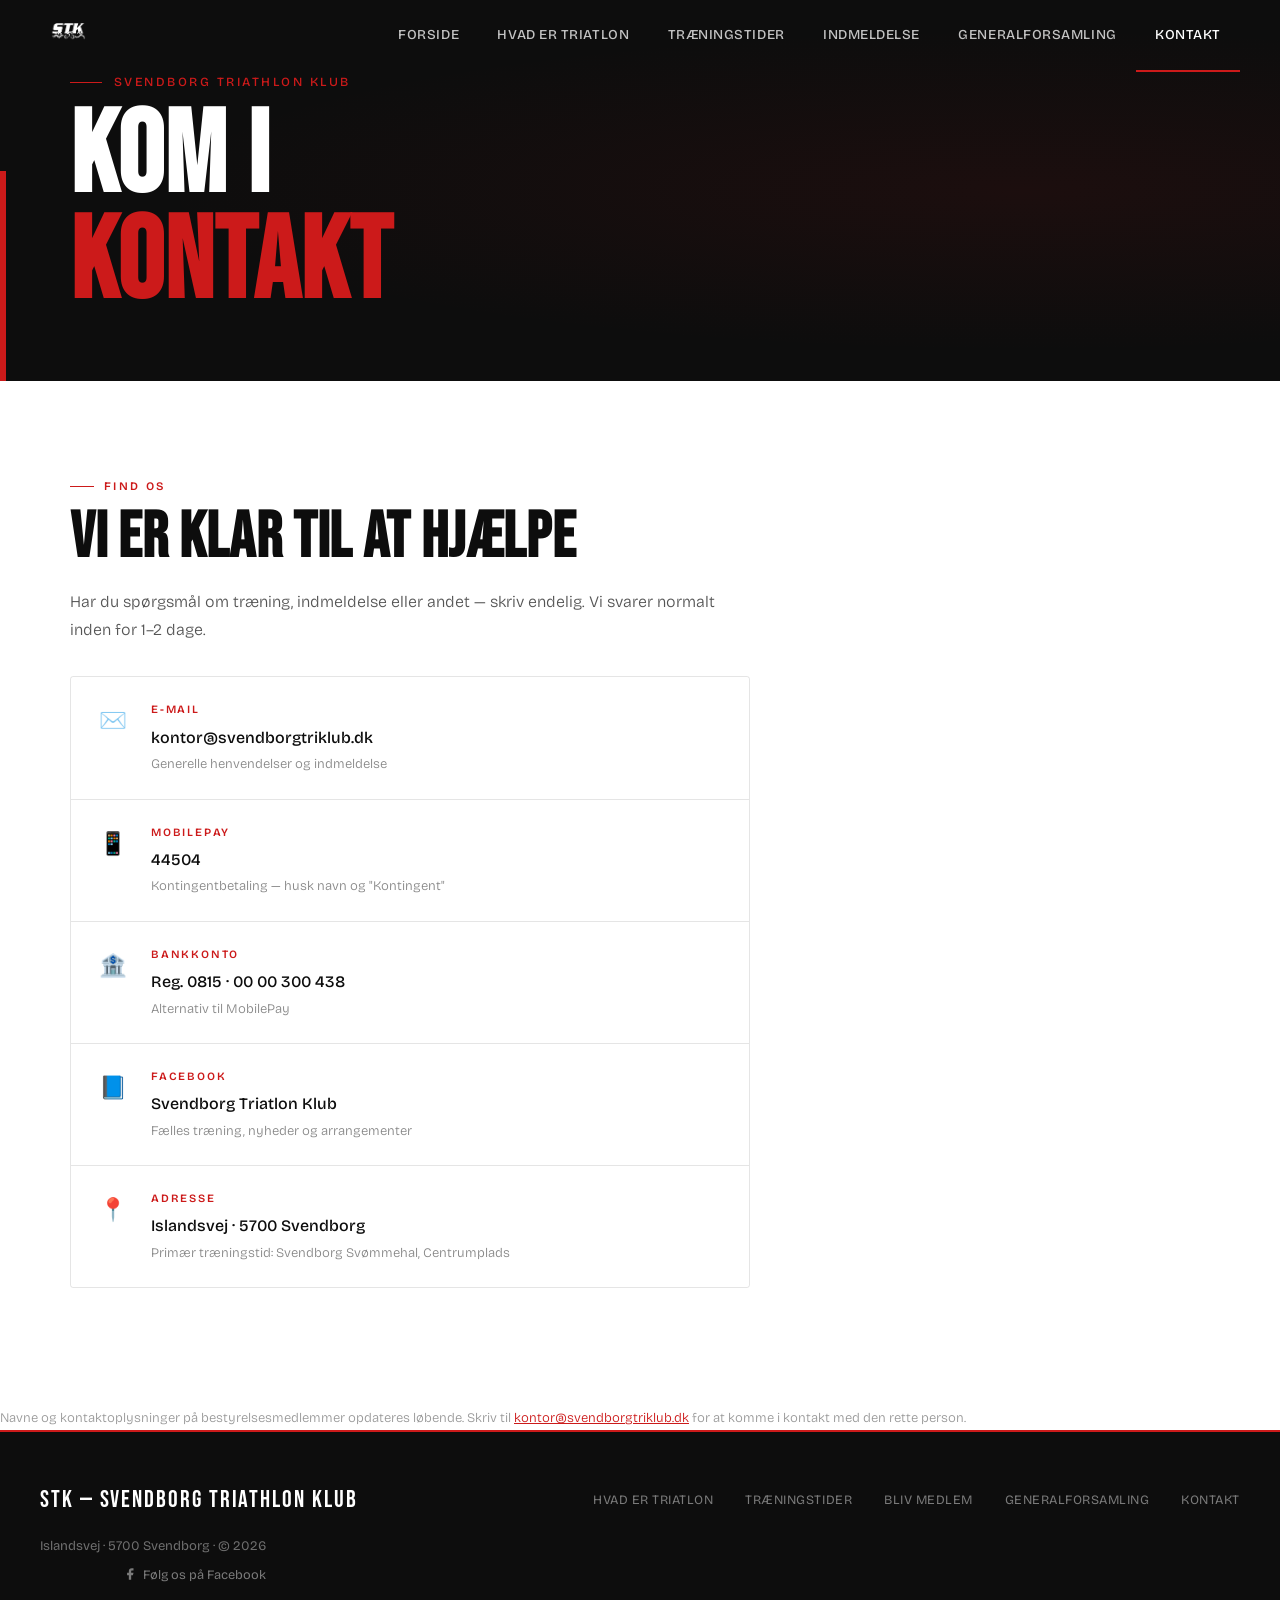
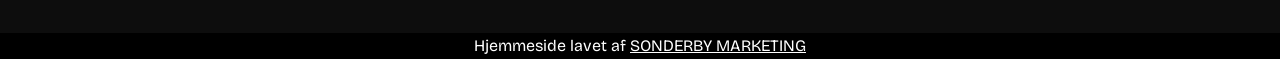
==== kontakt.html @ 7d5b9de2 "Add files via upload" ====
<!DOCTYPE html>
<html lang="da">
<head>
  <meta charset="UTF-8" />
  <meta name="viewport" content="width=device-width, initial-scale=1.0" />
  <title>Kontakt — Svendborg Triathlon Klub</title>
  <meta name="description" content="Kontakt Svendborg Triathlon Klub — find os på Facebook, send en mail eller mød op til træning." />
  <link rel="stylesheet" href="style.css" />
  <link rel="icon" href="img/STK_HVID.png" type="image/x-icon">
  <style>
    /* ── PAGE HERO (ingen video) ── */
    .page-hero {
      background: var(--black);
      min-height: 38vh;
      display: flex;
      align-items: flex-end;
      padding: 72px 2.5rem 4rem;
      position: relative;
      overflow: hidden;
    }

    .page-hero::before {
      content: '';
      position: absolute;
      inset: 0;
      background: radial-gradient(ellipse at 80% 50%, rgba(204,26,26,0.08) 0%, transparent 60%);
    }

    .page-hero-accent {
      position: absolute;
      bottom: 0; left: 0;
      width: 6px;
      height: 55%;
      background: var(--red);
    }

    .page-hero-content {
      position: relative;
      z-index: 2;
      max-width: 1140px;
      width: 100%;
      margin: 0 auto;
    }

    .page-hero-content .hero-eyebrow { margin-bottom: 0.75rem; }

    .page-hero-content h1 {
      font-family: var(--font-display);
      font-size: clamp(4rem, 9vw, 8rem);
      line-height: 0.92;
      color: var(--white);
      letter-spacing: 0.01em;
    }

    .page-hero-content h1 em {
      font-style: normal;
      color: var(--red);
    }

    /* ── KONTAKT GRID ── */
    .kontakt-grid {
      display: grid;
      grid-template-columns: 1fr;
      gap: 3rem;
      align-items: start;
      max-width: 680px;
    }

    /* ── KONTAKT INFO BLOKKE ── */
    .kontakt-info-list {
      display: flex;
      flex-direction: column;
      gap: 0;
      border: 1px solid var(--border-dark);
      border-radius: 3px;
      overflow: hidden;
    }

    .kontakt-info-item {
      display: flex;
      gap: 1.5rem;
      align-items: flex-start;
      padding: 1.5rem 1.75rem;
      border-bottom: 1px solid var(--border-dark);
      transition: background 0.2s;
    }

    .kontakt-info-item:last-child { border-bottom: none; }
    .kontakt-info-item:hover { background: #fafafa; }

    .kontakt-info-icon {
      font-size: 1.4rem;
      flex-shrink: 0;
      margin-top: 2px;
    }



    .kontakt-info-label {
      font-size: 0.7rem;
      font-weight: 600;
      letter-spacing: 0.16em;
      text-transform: uppercase;
      color: var(--red);
      margin-bottom: 0.3rem;
    }

    .kontakt-info-value {
      font-size: 1rem;
      font-weight: 500;
      color: var(--black);
      margin-bottom: 0.2rem;
    }

    .kontakt-info-value a {
      color: var(--black);
      text-decoration: none;
      transition: color 0.2s;
    }

    .kontakt-info-value a:hover { color: var(--red); }

    .kontakt-info-sub {
      font-size: 0.82rem;
      color: #888;
      font-weight: 300;
      line-height: 1.55;
    }

    /* ── BESTYRELSEN ── */
    .bestyrelse-grid {
      display: grid;
      grid-template-columns: repeat(3, 1fr);
      gap: 1px;
      background: var(--border-dark);
      border: 1px solid var(--border-dark);
      border-radius: 3px;
      overflow: hidden;
    }

    .bestyrelse-card {
      background: var(--white);
      padding: 1.75rem 1.5rem;
      transition: background 0.2s;
    }

    .bestyrelse-card:hover { background: #fafafa; }

    .bestyrelse-role {
      font-size: 0.68rem;
      font-weight: 600;
      letter-spacing: 0.16em;
      text-transform: uppercase;
      color: var(--red);
      margin-bottom: 0.5rem;
    }

    .bestyrelse-name {
      font-family: var(--font-display);
      font-size: 1.4rem;
      letter-spacing: 0.03em;
      color: var(--black);
      margin-bottom: 0.4rem;
    }

    .bestyrelse-contact {
      font-size: 0.82rem;
      color: #888;
      font-weight: 300;
    }

    .bestyrelse-contact a {
      color: var(--red);
      text-decoration: none;
    }

    .bestyrelse-contact a:hover { text-decoration: underline; }

    @media (max-width: 900px) {
      .kontakt-grid { grid-template-columns: 1fr; }
      .bestyrelse-grid { grid-template-columns: 1fr 1fr; }
    }

    @media (max-width: 600px) {
      .form-row { grid-template-columns: 1fr; }
      .bestyrelse-grid { grid-template-columns: 1fr; }
      .page-hero { min-height: 30vh; padding: 0 1.25rem 3rem; }
    }
  </style>
</head>
<body>

<!-- ── NAV ── -->
<nav id="navbar" class="scrolled">
  <a href="index.html" class="nav-logo">
    <img src="img/STK_HVID.png" alt="Svendborg Triathlon Klub" />
  </a>
  <ul class="nav-links">
    <li><a href="index.html">Forside</a></li>
    <li><a href="index.html#hvad">Hvad er triatlon</a></li>
    <li><a href="index.html#traening">Træningstider</a></li>
    <li><a href="index.html#indmeldelse">Indmeldelse</a></li>
    <li><a href="https://ny.svendborgtriklub.dk/generalforsamling/">Generalforsamling</a></li>
    <li><a href="kontakt.html" class="active">Kontakt</a></li>
  </ul>
</nav>

<!-- ── PAGE HERO ── -->
<div class="page-hero">
  <div class="page-hero-accent"></div>
  <div class="page-hero-content">
    <div class="hero-eyebrow">Svendborg Triathlon Klub</div>
    <h1>Kom i<br /><em>kontakt</em></h1>
  </div>
</div>

<!-- ── KONTAKT SEKTION ── -->
<section class="home-section">
  <div class="home-section-inner">

    <div class="kontakt-grid">

      <!-- VENSTRE: info -->
      <div>
        <div class="home-section-header reveal" style="margin-bottom:2rem">
          <div class="label">Find os</div>
          <h2>Vi er klar til at hjælpe</h2>
          <p>Har du spørgsmål om træning, indmeldelse eller andet — skriv endelig. Vi svarer normalt inden for 1–2 dage.</p>
        </div>

        <div class="kontakt-info-list reveal" style="transition-delay:0.1s">
          <div class="kontakt-info-item">
            <span class="kontakt-info-icon">✉️</span>
            <div class="kontakt-info-body">
              <div class="kontakt-info-label">E-mail</div>
              <div class="kontakt-info-value">
                <a href="mailto:kontor@svendborgtriklub.dk">kontor@svendborgtriklub.dk</a>
              </div>
              <div class="kontakt-info-sub">Generelle henvendelser og indmeldelse</div>
              
            </div>
          </div>

          <div class="kontakt-info-item">
            <span class="kontakt-info-icon">📱</span>
            <div class="kontakt-info-body">
              <div class="kontakt-info-label">MobilePay</div>
              <div class="kontakt-info-value">44504</div>
              <div class="kontakt-info-sub">Kontingentbetaling — husk navn og "Kontingent"</div>
            </div>
          </div>

          <div class="kontakt-info-item">
            <span class="kontakt-info-icon">🏦</span>
            <div class="kontakt-info-body">
              <div class="kontakt-info-label">Bankkonto</div>
              <div class="kontakt-info-value">Reg. 0815 · 00 00 300 438</div>
              <div class="kontakt-info-sub">Alternativ til MobilePay</div>
            </div>
          </div>

          <div class="kontakt-info-item">
            <span class="kontakt-info-icon">📘</span>
            <div class="kontakt-info-body">
              <div class="kontakt-info-label">Facebook</div>
              <div class="kontakt-info-value">
                <a href="https://www.facebook.com/Svendborg-Triatlon-Klub-109375671400093" target="_blank">
                  Svendborg Triatlon Klub
                </a>
              </div>
              <div class="kontakt-info-sub">Fælles træning, nyheder og arrangementer</div>
            </div>
          </div>

          <div class="kontakt-info-item">
            <span class="kontakt-info-icon">📍</span>
            <div class="kontakt-info-body">
              <div class="kontakt-info-label">Adresse</div>
              <div class="kontakt-info-value">Islandsvej · 5700 Svendborg</div>
              <div class="kontakt-info-sub">Primær træningstid: Svendborg Svømmehal, Centrumplads</div>
            </div>
          </div>
        </div>
      </div>

    </div>
  </div>
</section>

<!-- ── BESTYRELSEN ── -->

  
    <p class="reveal" style="margin-top:1.5rem;font-size:0.82rem;color:#999;font-weight:300;transition-delay:0.2s">
      Navne og kontaktoplysninger på bestyrelsesmedlemmer opdateres løbende. Skriv til 
      <a href="mailto:kontor@svendborgtriklub.dk" style="color:var(--red)">kontor@svendborgtriklub.dk</a> 
      for at komme i kontakt med den rette person.
    </p>



<!-- ── FOOTER ── -->
<footer>
  <span class="footer-logo">STK — Svendborg Triathlon Klub</span>

  <ul class="footer-links">
    <li><a href="index.html#hvad">Hvad er triatlon</a></li>
    <li><a href="index.html#traening">Træningstider</a></li>
    <li><a href="index.html#indmeldelse">Bliv medlem</a></li>
    <li><a href="https://ny.svendborgtriklub.dk/generalforsamling/">Generalforsamling</a></li>
    <li><a href="kontakt.html">Kontakt</a></li>
  </ul>

  <div class="footer-meta">
    <p>Islandsvej · 5700 Svendborg · © 2026</p>
    <a href="https://www.facebook.com/Svendborg-Triatlon-Klub-109375671400093"
       target="_blank" class="footer-fb">
      <svg width="14" height="14" viewBox="0 0 24 24" fill="currentColor">
        <path d="M18 2h-3a5 5 0 00-5 5v3H7v4h3v8h4v-8h3l1-4h-4V7a1 1 0 011-1h3z"/>
      </svg>
      Følg os på Facebook
    </a>
  </div>
</footer>

<div class="sonderbymarketing">
  <span class="sonderbymarketing-span">Hjemmeside lavet af <a href="https://www.sonderbymarketing.dk">SONDERBY MARKETING</a></span>
</div>

<script>
  // Nav starter allerede scrolled på undersider
  const nav = document.getElementById('navbar');
  window.addEventListener('scroll', () => {
    nav.classList.toggle('scrolled', window.scrollY > 60);
  }, { passive: true });

  // Reveal on scroll
  const reveals = document.querySelectorAll('.reveal');
  const observer = new IntersectionObserver((entries) => {
    entries.forEach(e => {
      if (e.isIntersecting) {
        e.target.classList.add('visible');
        observer.unobserve(e.target);
      }
    });
  }, { threshold: 0.12 });

  reveals.forEach(el => observer.observe(el));
</script>

</body>
</html>
---- style.css ----
/* ============================================================
   SVENDBORG TRIATHLON KLUB — style.css
   Farver: rød · hvid · sort
   Font: Bebas Neue (display) + Bricolage Grotesque (body)
   ============================================================ */

@import url('https://fonts.googleapis.com/css2?family=Bebas+Neue&family=Bricolage+Grotesque:wght@300;400;500;600&display=swap');

/* ── RESET & ROOT ── */
*, *::before, *::after { box-sizing: border-box; margin: 0; padding: 0; }

:root {
  --red:        #cc1a1a;
  --red-dark:   #a01212;
  --black:      #0d0d0d;
  --white:      #ffffff;
  --off-white:  #f7f5f2;
  --grey:       #8a8a8a;
  --border:     rgba(255,255,255,0.12);
  --border-dark:rgba(0,0,0,0.1);

  --font-display: 'Bebas Neue', sans-serif;
  --font-body:    'Bricolage Grotesque', sans-serif;
}

html { scroll-behavior: smooth; }

body {
  font-family: var(--font-body);
  background: var(--white);
  color: var(--black);
  font-size: 16px;
  line-height: 1.65;
  overflow-x: hidden;
}

/* ── NAV ── */
#navbar {
  position: fixed;
  top: 0; left: 0; right: 0;
  z-index: 100;
  display: flex;
  align-items: center;
  justify-content: space-between;
  padding: 0 2.5rem;
  height: 72px;
  transition: background 0.35s, box-shadow 0.35s;
}

#navbar.scrolled {
  background: var(--black);
  box-shadow: 0 2px 20px rgba(0,0,0,0.4);
}

.nav-logo img {
  height: 56px;
  max-height: 100%;
  padding: 10px;
}

.nav-links {
  display: flex;
  list-style: none;
  gap: 0;
}

.nav-links a {
  color: rgba(255,255,255,0.75);
  text-decoration: none;
  font-size: 0.85rem;
  font-weight: 500;
  letter-spacing: 0.04em;
  text-transform: uppercase;
  padding: 0 1.2rem;
  height: 72px;
  display: flex;
  align-items: center;
  border-bottom: 2px solid transparent;
  transition: color 0.2s, border-color 0.2s;
}

.nav-links a:hover,
.nav-links a.active {
  color: var(--white);
  border-bottom-color: var(--red);
}

/* ── HERO ── */
.hero {
  position: relative;
  min-height: 100vh;
  display: flex;
  align-items: flex-end;
  overflow: hidden;
}

.hero-video {
  position: absolute;
  inset: 0;
  width: 100%;
  height: 100%;
  object-fit: cover;
  object-position: center;
}

/* Fallback baggrund hvis video ikke er tilgængelig */
.hero-fallback {
  position: absolute;
  inset: 0;
  background: linear-gradient(160deg, #1a1a1a 0%, #0d0d0d 60%, #1c0505 100%);
}

.hero-overlay {
  position: absolute;
  inset: 0;
  background: linear-gradient(
    to top,
    rgba(0,0,0,0.82) 0%,
    rgba(0,0,0,0.35) 50%,
    rgba(0,0,0,0.15) 100%
  );
}

/* Rød diagonal accent */
.hero-accent {
  position: absolute;
  bottom: 0; left: 0;
  width: 6px;
  height: 45%;
  background: var(--red);
}

.scroll-hint {
  position: absolute;
  bottom: 2.5rem;
  right: 2.5rem;
  display: flex;
  flex-direction: column;
  align-items: center;
  gap: 8px;
  color: rgba(255,255,255,0.45);
  font-size: 0.68rem;
  font-weight: 500;
  letter-spacing: 0.14em;
  text-transform: uppercase;
  z-index: 2;
}

.scroll-line {
  width: 1px;
  height: 48px;
  background: rgba(255,255,255,0.25);
  position: relative;
  overflow: hidden;
}

.scroll-line::after {
  content: '';
  position: absolute;
  top: -100%;
  left: 0;
  width: 100%;
  height: 100%;
  background: var(--red);
  animation: scrollLine 2s ease-in-out infinite;
}

@keyframes scrollLine {
  0%   { top: -100%; }
  100% { top: 100%; }
}

.hero-content {
  position: relative;
  z-index: 2;
  padding: 0 2.5rem 5rem;
  max-width: 900px;
}

.hero-eyebrow {
  font-size: 0.78rem;
  font-weight: 500;
  letter-spacing: 0.2em;
  text-transform: uppercase;
  color: var(--red);
  margin-bottom: 1rem;
  display: flex;
  align-items: center;
  gap: 12px;
}

.hero-eyebrow::before {
  content: '';
  display: inline-block;
  width: 32px;
  height: 1px;
  background: var(--red);
}

.hero h1 {
  font-family: var(--font-display);
  font-size: clamp(5rem, 12vw, 11rem);
  line-height: 0.92;
  color: var(--white);
  letter-spacing: 0.01em;
  margin-bottom: 1.75rem;
}

.hero h1 em {
  font-style: normal;
  color: var(--red);
}

.hero-lead {
  font-size: 1.05rem;
  color: rgba(255,255,255,0.68);
  max-width: 520px;
  line-height: 1.75;
  margin-bottom: 2.5rem;
  font-weight: 300;
}

.hero-ctas {
  display: flex;
  gap: 1rem;
  flex-wrap: wrap;
  align-items: center;
}

/* ── BUTTONS ── */
.btn-primary {
  display: inline-flex;
  align-items: center;
  gap: 8px;
  background: var(--red);
  color: var(--white);
  font-family: var(--font-body);
  font-size: 0.85rem;
  font-weight: 600;
  letter-spacing: 0.05em;
  text-transform: uppercase;
  text-decoration: none;
  padding: 13px 26px;
  border-radius: 2px;
  transition: background 0.2s, transform 0.15s;
}

.btn-primary:hover { background: var(--red-dark); transform: translateY(-1px); }
.btn-primary svg { width: 14px; height: 14px; }

.btn-ghost {
  display: inline-flex;
  align-items: center;
  gap: 8px;
  color: rgba(255,255,255,0.75);
  font-family: var(--font-body);
  font-size: 0.85rem;
  font-weight: 500;
  letter-spacing: 0.04em;
  text-transform: uppercase;
  text-decoration: none;
  padding: 13px 0;
  border-bottom: 1px solid rgba(255,255,255,0.3);
  transition: color 0.2s, border-color 0.2s;
}

.btn-ghost:hover { color: var(--white); border-color: var(--white); }

/* ── REVEAL ANIMATION ── */
.reveal {
  opacity: 0;
  transform: translateY(28px);
  transition: opacity 0.65s ease, transform 0.65s ease;
}

.reveal.visible {
  opacity: 1;
  transform: none;
}

/* ── SECTION WRAPPER ── */
.home-section {
  padding: 6rem 2.5rem;
  background: var(--white);
}

.home-section.alt {
  background: var(--off-white);
}

.home-section.dark {
  background: var(--black);
}

.home-section-inner {
  max-width: 1140px;
  margin: 0 auto;
}

/* ── SECTION HEADER ── */
.home-section-header {
  max-width: 680px;
  margin-bottom: 3.5rem;
}

.label {
  font-size: 0.72rem;
  font-weight: 600;
  letter-spacing: 0.2em;
  text-transform: uppercase;
  color: var(--red);
  margin-bottom: 0.75rem;
  display: flex;
  align-items: center;
  gap: 10px;
}

.label::before {
  content: '';
  display: inline-block;
  width: 24px;
  height: 1px;
  background: var(--red);
}

.home-section-header h2 {
  font-family: var(--font-display);
  font-size: clamp(2.5rem, 5vw, 4.5rem);
  line-height: 0.95;
  letter-spacing: 0.01em;
  color: var(--black);
  margin-bottom: 1.25rem;
}

.dark .home-section-header h2 { color: var(--white); }

.home-section-header p {
  font-size: 1rem;
  color: #555;
  font-weight: 300;
  line-height: 1.75;
}

.dark .home-section-header p { color: rgba(255,255,255,0.6); }

/* ── DISCIPLINE GRID (3 kort) ── */
.disc-grid {
  display: grid;
  grid-template-columns: repeat(3, 1fr);
  gap: 1px;
  background: var(--border-dark);
  border: 1px solid var(--border-dark);
  border-radius: 4px;
  overflow: hidden;
  margin-top: 3rem;
}

.disc-card {
  background: var(--white);
  padding: 2.5rem 2rem;
  transition: background 0.25s;
  cursor: default;
}

.disc-card:hover { background: #fafafa; }

.disc-number {
  font-family: var(--font-display);
  font-size: 4rem;
  line-height: 1;
  color: rgba(0,0,0,0.06);
  margin-bottom: 0.75rem;
  transition: color 0.25s;
}

.disc-card:hover .disc-number { color: rgba(204,26,26,0.12); }

.disc-icon {
  font-size: 1.75rem;
  margin-bottom: 1rem;
  display: block;
}

.disc-name {
  font-family: var(--font-display);
  font-size: 2rem;
  letter-spacing: 0.02em;
  color: var(--black);
  margin-bottom: 0.6rem;
}

.disc-desc {
  font-size: 0.88rem;
  color: #666;
  line-height: 1.7;
  font-weight: 300;
}

/* ── TRÆNINGSTIDER TABLE SECTION ── */
.training-cols {
  display: grid;
  grid-template-columns: 1fr 1fr;
  gap: 3rem;
}

.training-block {
  margin-bottom: 2.5rem;
}

.training-block-title {
  font-family: var(--font-display);
  font-size: 1.6rem;
  letter-spacing: 0.04em;
  color: var(--black);
  border-bottom: 2px solid var(--black);
  padding-bottom: 0.4rem;
  margin-bottom: 1rem;
  display: flex;
  align-items: center;
  gap: 0.6rem;
}

.time-table {
  width: 100%;
  border-collapse: collapse;
  font-size: 0.9rem;
}

.time-table tr {
  border-bottom: 1px solid var(--border-dark);
}

.time-table tr:last-child { border-bottom: none; }

.time-table td {
  padding: 0.65rem 0;
  vertical-align: top;
}

.time-table td:first-child {
  font-weight: 600;
  width: 120px;
  color: var(--black);
}

.time-table td:last-child {
  color: #555;
  font-weight: 300;
}

.training-note {
  font-size: 0.82rem;
  color: #777;
  margin-top: 0.75rem;
  padding-left: 0.75rem;
  border-left: 2px solid var(--red);
  line-height: 1.6;
}

.fb-link {
  display: inline-flex;
  align-items: center;
  gap: 6px;
  color: var(--red);
  font-size: 0.82rem;
  font-weight: 600;
  text-decoration: none;
  letter-spacing: 0.04em;
  text-transform: uppercase;
  margin-top: 0.75rem;
  border-bottom: 1px solid rgba(204,26,26,0.3);
  padding-bottom: 1px;
  transition: border-color 0.2s;
}

.fb-link:hover { border-color: var(--red); }

/* ── MEMBERSHIP SECTION ── */
.membership-grid {
  display: grid;
  grid-template-columns: 1fr 1fr;
  gap: 1.5rem;
  margin-bottom: 3rem;
}

.membership-card {
  border: 1px solid var(--border-dark);
  padding: 2.25rem 2rem;
  border-radius: 3px;
  position: relative;
  background: var(--white);
}

.membership-card.featured {
  border-color: var(--red);
  border-width: 2px;
}

.membership-card.featured::before {
  content: 'Mest valgt';
  position: absolute;
  top: -12px; left: 1.75rem;
  background: var(--red);
  color: white;
  font-size: 0.68rem;
  font-weight: 600;
  letter-spacing: 0.12em;
  text-transform: uppercase;
  padding: 3px 10px;
  border-radius: 2px;
}

.membership-price {
  font-family: var(--font-display);
  font-size: 5rem;
  line-height: 1;
  color: var(--black);
  letter-spacing: -0.01em;
}

.membership-price sup {
  font-family: var(--font-body);
  font-size: 1.2rem;
  font-weight: 300;
  vertical-align: top;
  margin-top: 0.8rem;
  display: inline-block;
}

.membership-period {
  font-size: 0.8rem;
  color: var(--grey);
  text-transform: uppercase;
  letter-spacing: 0.08em;
  font-weight: 500;
  margin-top: 0.25rem;
  margin-bottom: 1.5rem;
}

.membership-features {
  list-style: none;
  margin-bottom: 1.75rem;
}

.membership-features li {
  font-size: 0.88rem;
  color: #444;
  padding: 0.45rem 0;
  border-bottom: 1px solid var(--border-dark);
  display: flex;
  gap: 0.6rem;
  align-items: flex-start;
  font-weight: 300;
}

.membership-features li::before {
  content: '—';
  color: var(--red);
  font-weight: 700;
  flex-shrink: 0;
}

/* Trin-for-trin */
.steps {
  display: grid;
  grid-template-columns: repeat(4, 1fr);
  gap: 0;
  border: 1px solid var(--border-dark);
  border-radius: 3px;
  overflow: hidden;
}

.step {
  padding: 2rem 1.5rem;
  border-right: 1px solid var(--border-dark);
  background: var(--white);
  transition: background 0.2s;
}

.step:last-child { border-right: none; }
.step:hover { background: #fafafa; }

.step-num {
  font-family: var(--font-display);
  font-size: 3rem;
  line-height: 1;
  color: rgba(0,0,0,0.07);
  margin-bottom: 0.75rem;
}

.step strong {
  display: block;
  font-size: 0.88rem;
  font-weight: 600;
  color: var(--black);
  margin-bottom: 0.35rem;
}

.step p {
  font-size: 0.82rem;
  color: #666;
  line-height: 1.6;
  font-weight: 300;
}

.step a { color: var(--red); text-decoration: none; }
.step a:hover { text-decoration: underline; }

/* ── DARK SECTION (hvad er triatlon) ── */
.dark .label { color: var(--red); }
.dark .label::before { background: var(--red); }
.dark .disc-card { background: #141414; }
.dark .disc-card:hover { background: #1a1a1a; }
.dark .disc-name { color: var(--white); }
.dark .disc-desc { color: rgba(255,255,255,0.45); }
.dark .disc-number { color: rgba(255,255,255,0.04); }

/* ── FOOTER ── */
footer {
  background: var(--black);
  color: rgba(255,255,255,0.4);
  padding: 3rem 2.5rem;
  display: flex;
  align-items: center;
  justify-content: space-between;
  flex-wrap: wrap;
  gap: 1rem;
  font-size: 0.82rem;
  border-top: 2px solid var(--red);
}

.footer-logo {
  font-family: var(--font-display);
  font-size: 1.5rem;
  letter-spacing: 0.08em;
  color: var(--white);
  text-decoration: none;
}

.footer-links {
  display: flex;
  gap: 2rem;
  list-style: none;
}

.footer-links a {
  color: rgba(255,255,255,0.45);
  text-decoration: none;
  font-size: 0.8rem;
  letter-spacing: 0.04em;
  text-transform: uppercase;
  transition: color 0.2s;
}

.footer-links a:hover { color: var(--white); }

.footer-meta {
  display: flex;
  flex-direction: column;
  align-items: flex-end;
  gap: 0.4rem;
}

.footer-fb {
  display: inline-flex;
  align-items: center;
  gap: 6px;
  color: rgba(255,255,255,0.45);
  text-decoration: none;
  font-size: 0.8rem;
  transition: color 0.2s;
}

.footer-fb:hover { color: white; }

.sonderbymarketing-span {
  text-align: center;
color: white;
}

.sonderbymarketing {
  text-align: center;
  background: #000000;
}

.sonderbymarketing a {
color: white;
}
/* ── RESPONSIVE ── */
@media (max-width: 900px) {
  .disc-grid { grid-template-columns: 1fr; }
  .training-cols { grid-template-columns: 1fr; gap: 1.5rem; }
  .membership-grid { grid-template-columns: 1fr; }
  .steps { grid-template-columns: 1fr 1fr; }
  .step { border-bottom: 1px solid var(--border-dark); }

  footer { flex-direction: column; align-items: flex-start; }
  .footer-meta { align-items: flex-start; }
}

@media (max-width: 600px) {
  .nav-links { display: none; }
  .hero h1 { font-size: 5rem; }
  .home-section { padding: 4rem 1.25rem; }
  .steps { grid-template-columns: 1fr; }
}
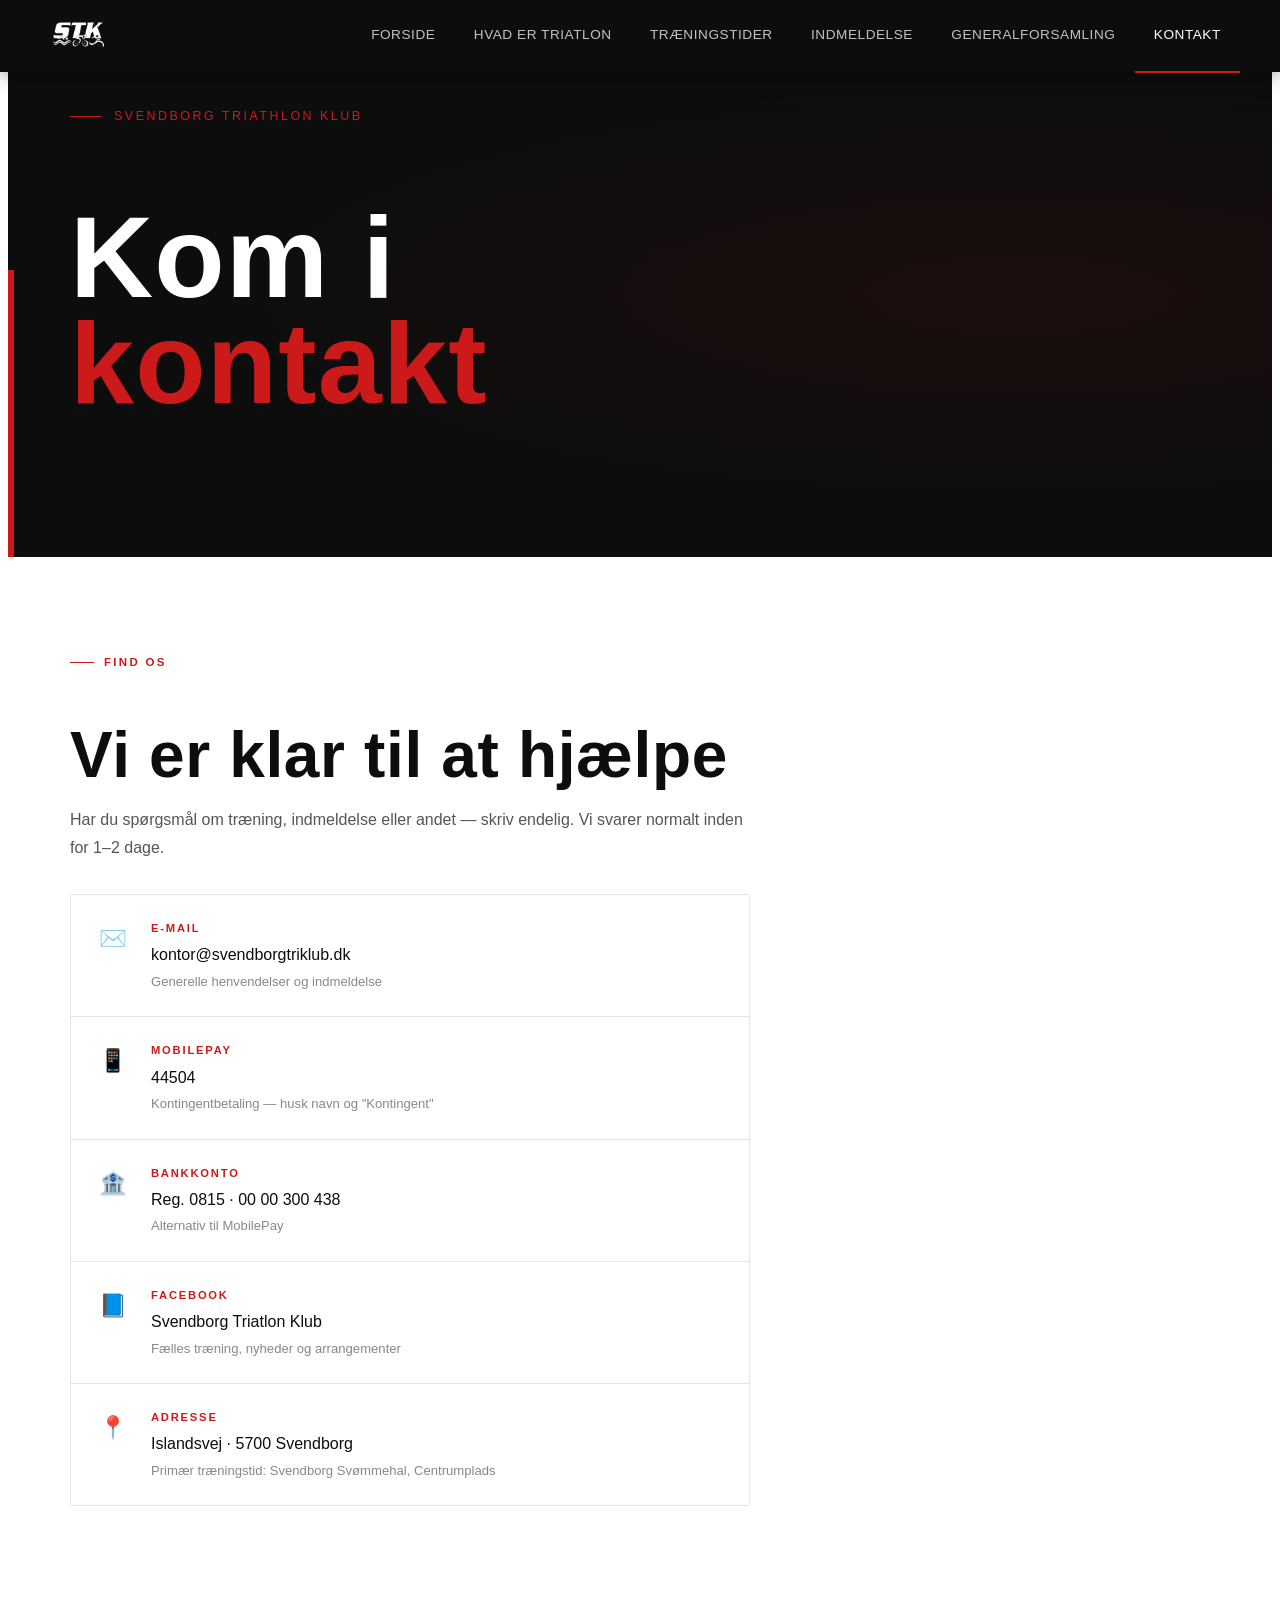
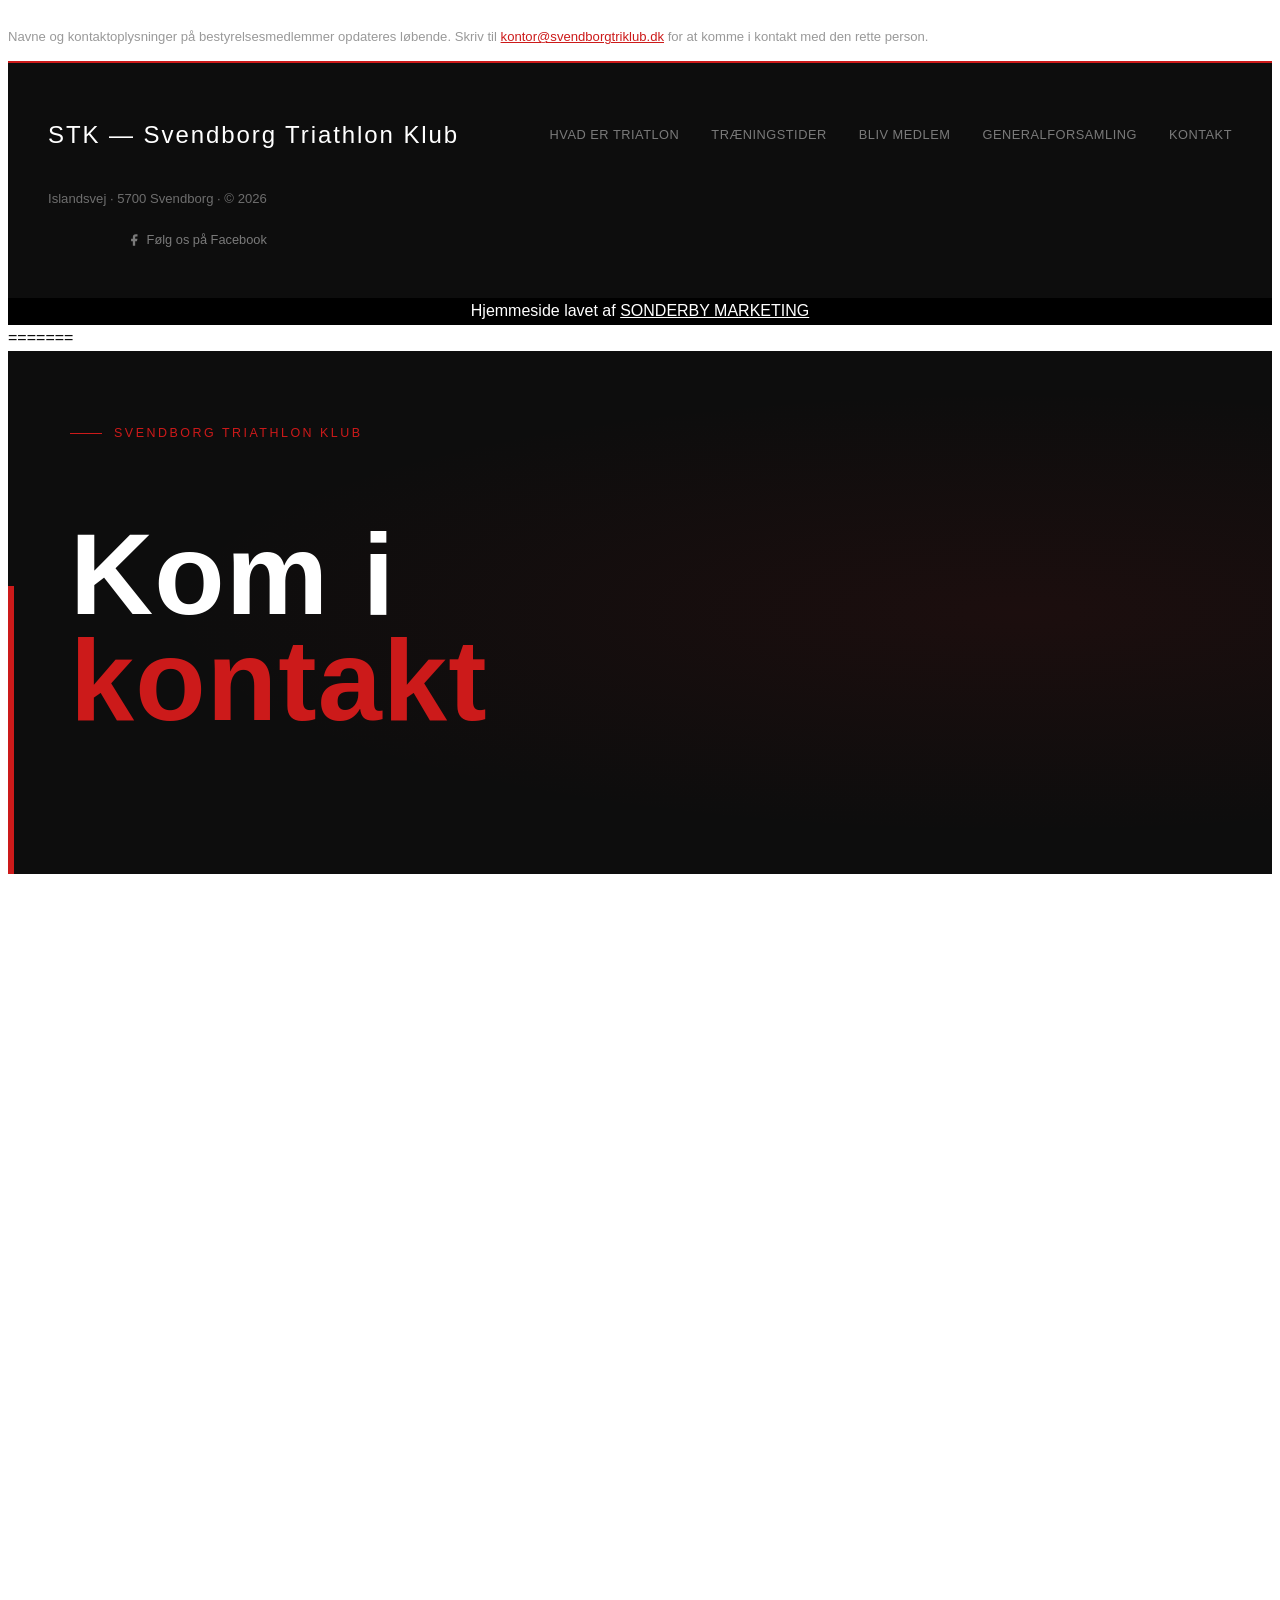
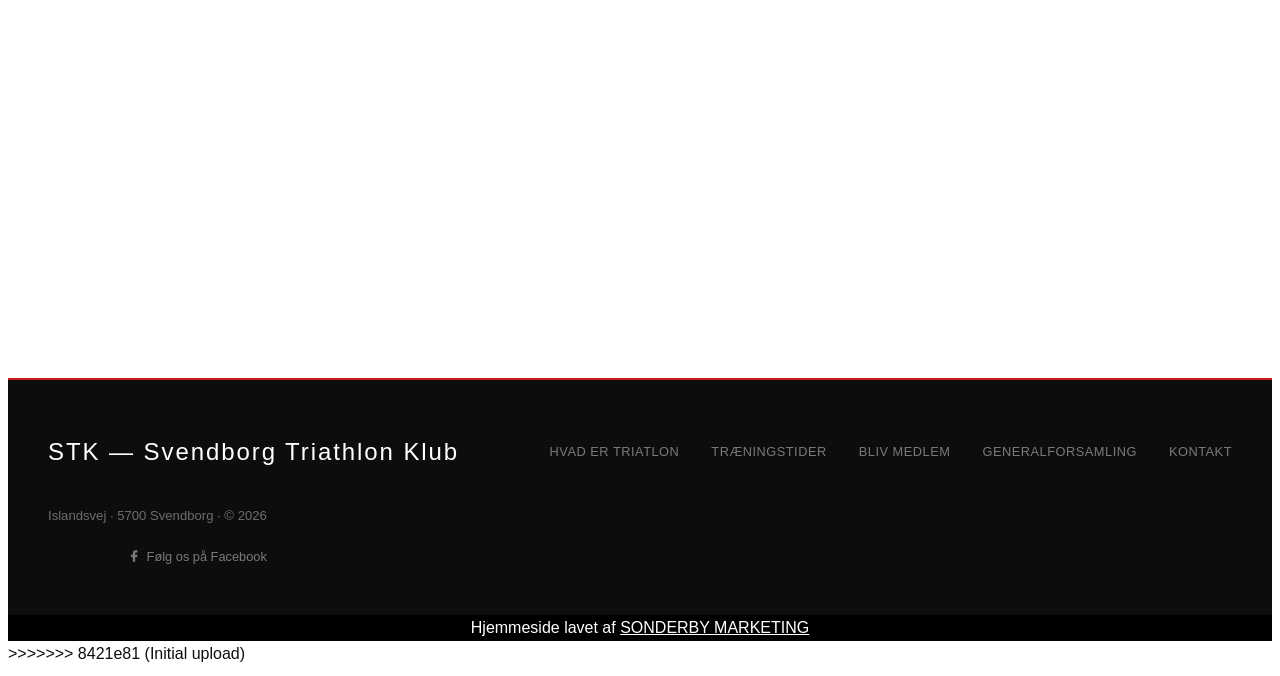
==== commit 1b507162: "Initial upload" ====
--- a/kontakt.html
+++ b/kontakt.html
@@ -1,3 +1,4 @@
+<<<<<<< HEAD
 <!DOCTYPE html>
 <html lang="da">
 <head>
@@ -348,4 +349,356 @@
 </script>
 
 </body>
+=======
+<!DOCTYPE html>
+<html lang="da">
+<head>
+  <meta charset="UTF-8" />
+  <meta name="viewport" content="width=device-width, initial-scale=1.0" />
+  <title>Kontakt — Svendborg Triathlon Klub</title>
+  <meta name="description" content="Kontakt Svendborg Triathlon Klub — find os på Facebook, send en mail eller mød op til træning." />
+  <link rel="stylesheet" href="style.css" />
+  <link rel="icon" href="img/STK_HVID.png" type="image/x-icon">
+  <style>
+    /* ── PAGE HERO (ingen video) ── */
+    .page-hero {
+      background: var(--black);
+      min-height: 38vh;
+      display: flex;
+      align-items: flex-end;
+      padding: 72px 2.5rem 4rem;
+      position: relative;
+      overflow: hidden;
+    }
+
+    .page-hero::before {
+      content: '';
+      position: absolute;
+      inset: 0;
+      background: radial-gradient(ellipse at 80% 50%, rgba(204,26,26,0.08) 0%, transparent 60%);
+    }
+
+    .page-hero-accent {
+      position: absolute;
+      bottom: 0; left: 0;
+      width: 6px;
+      height: 55%;
+      background: var(--red);
+    }
+
+    .page-hero-content {
+      position: relative;
+      z-index: 2;
+      max-width: 1140px;
+      width: 100%;
+      margin: 0 auto;
+    }
+
+    .page-hero-content .hero-eyebrow { margin-bottom: 0.75rem; }
+
+    .page-hero-content h1 {
+      font-family: var(--font-display);
+      font-size: clamp(4rem, 9vw, 8rem);
+      line-height: 0.92;
+      color: var(--white);
+      letter-spacing: 0.01em;
+    }
+
+    .page-hero-content h1 em {
+      font-style: normal;
+      color: var(--red);
+    }
+
+    /* ── KONTAKT GRID ── */
+    .kontakt-grid {
+      display: grid;
+      grid-template-columns: 1fr;
+      gap: 3rem;
+      align-items: start;
+      max-width: 680px;
+    }
+
+    /* ── KONTAKT INFO BLOKKE ── */
+    .kontakt-info-list {
+      display: flex;
+      flex-direction: column;
+      gap: 0;
+      border: 1px solid var(--border-dark);
+      border-radius: 3px;
+      overflow: hidden;
+    }
+
+    .kontakt-info-item {
+      display: flex;
+      gap: 1.5rem;
+      align-items: flex-start;
+      padding: 1.5rem 1.75rem;
+      border-bottom: 1px solid var(--border-dark);
+      transition: background 0.2s;
+    }
+
+    .kontakt-info-item:last-child { border-bottom: none; }
+    .kontakt-info-item:hover { background: #fafafa; }
+
+    .kontakt-info-icon {
+      font-size: 1.4rem;
+      flex-shrink: 0;
+      margin-top: 2px;
+    }
+
+
+
+    .kontakt-info-label {
+      font-size: 0.7rem;
+      font-weight: 600;
+      letter-spacing: 0.16em;
+      text-transform: uppercase;
+      color: var(--red);
+      margin-bottom: 0.3rem;
+    }
+
+    .kontakt-info-value {
+      font-size: 1rem;
+      font-weight: 500;
+      color: var(--black);
+      margin-bottom: 0.2rem;
+    }
+
+    .kontakt-info-value a {
+      color: var(--black);
+      text-decoration: none;
+      transition: color 0.2s;
+    }
+
+    .kontakt-info-value a:hover { color: var(--red); }
+
+    .kontakt-info-sub {
+      font-size: 0.82rem;
+      color: #888;
+      font-weight: 300;
+      line-height: 1.55;
+    }
+
+    /* ── BESTYRELSEN ── */
+    .bestyrelse-grid {
+      display: grid;
+      grid-template-columns: repeat(3, 1fr);
+      gap: 1px;
+      background: var(--border-dark);
+      border: 1px solid var(--border-dark);
+      border-radius: 3px;
+      overflow: hidden;
+    }
+
+    .bestyrelse-card {
+      background: var(--white);
+      padding: 1.75rem 1.5rem;
+      transition: background 0.2s;
+    }
+
+    .bestyrelse-card:hover { background: #fafafa; }
+
+    .bestyrelse-role {
+      font-size: 0.68rem;
+      font-weight: 600;
+      letter-spacing: 0.16em;
+      text-transform: uppercase;
+      color: var(--red);
+      margin-bottom: 0.5rem;
+    }
+
+    .bestyrelse-name {
+      font-family: var(--font-display);
+      font-size: 1.4rem;
+      letter-spacing: 0.03em;
+      color: var(--black);
+      margin-bottom: 0.4rem;
+    }
+
+    .bestyrelse-contact {
+      font-size: 0.82rem;
+      color: #888;
+      font-weight: 300;
+    }
+
+    .bestyrelse-contact a {
+      color: var(--red);
+      text-decoration: none;
+    }
+
+    .bestyrelse-contact a:hover { text-decoration: underline; }
+
+    @media (max-width: 900px) {
+      .kontakt-grid { grid-template-columns: 1fr; }
+      .bestyrelse-grid { grid-template-columns: 1fr 1fr; }
+    }
+
+    @media (max-width: 600px) {
+      .form-row { grid-template-columns: 1fr; }
+      .bestyrelse-grid { grid-template-columns: 1fr; }
+      .page-hero { min-height: 30vh; padding: 0 1.25rem 3rem; }
+    }
+  </style>
+</head>
+<body>
+
+<!-- ── NAV ── -->
+<nav id="navbar" class="scrolled">
+  <a href="index.html" class="nav-logo">
+    <img src="img/STK_HVID.png" alt="Svendborg Triathlon Klub" />
+  </a>
+  <ul class="nav-links">
+    <li><a href="index.html">Forside</a></li>
+    <li><a href="index.html#hvad">Hvad er triatlon</a></li>
+    <li><a href="index.html#traening">Træningstider</a></li>
+    <li><a href="index.html#indmeldelse">Indmeldelse</a></li>
+    <li><a href="https://ny.svendborgtriklub.dk/generalforsamling/">Generalforsamling</a></li>
+    <li><a href="kontakt.html" class="active">Kontakt</a></li>
+  </ul>
+</nav>
+
+<!-- ── PAGE HERO ── -->
+<div class="page-hero">
+  <div class="page-hero-accent"></div>
+  <div class="page-hero-content">
+    <div class="hero-eyebrow">Svendborg Triathlon Klub</div>
+    <h1>Kom i<br /><em>kontakt</em></h1>
+  </div>
+</div>
+
+<!-- ── KONTAKT SEKTION ── -->
+<section class="home-section">
+  <div class="home-section-inner">
+
+    <div class="kontakt-grid">
+
+      <!-- VENSTRE: info -->
+      <div>
+        <div class="home-section-header reveal" style="margin-bottom:2rem">
+          <div class="label">Find os</div>
+          <h2>Vi er klar til at hjælpe</h2>
+          <p>Har du spørgsmål om træning, indmeldelse eller andet — skriv endelig. Vi svarer normalt inden for 1–2 dage.</p>
+        </div>
+
+        <div class="kontakt-info-list reveal" style="transition-delay:0.1s">
+          <div class="kontakt-info-item">
+            <span class="kontakt-info-icon">✉️</span>
+            <div class="kontakt-info-body">
+              <div class="kontakt-info-label">E-mail</div>
+              <div class="kontakt-info-value">
+                <a href="mailto:kontor@svendborgtriklub.dk">kontor@svendborgtriklub.dk</a>
+              </div>
+              <div class="kontakt-info-sub">Generelle henvendelser og indmeldelse</div>
+              
+            </div>
+          </div>
+
+          <div class="kontakt-info-item">
+            <span class="kontakt-info-icon">📱</span>
+            <div class="kontakt-info-body">
+              <div class="kontakt-info-label">MobilePay</div>
+              <div class="kontakt-info-value">44504</div>
+              <div class="kontakt-info-sub">Kontingentbetaling — husk navn og "Kontingent"</div>
+            </div>
+          </div>
+
+          <div class="kontakt-info-item">
+            <span class="kontakt-info-icon">🏦</span>
+            <div class="kontakt-info-body">
+              <div class="kontakt-info-label">Bankkonto</div>
+              <div class="kontakt-info-value">Reg. 0815 · 00 00 300 438</div>
+              <div class="kontakt-info-sub">Alternativ til MobilePay</div>
+            </div>
+          </div>
+
+          <div class="kontakt-info-item">
+            <span class="kontakt-info-icon">📘</span>
+            <div class="kontakt-info-body">
+              <div class="kontakt-info-label">Facebook</div>
+              <div class="kontakt-info-value">
+                <a href="https://www.facebook.com/Svendborg-Triatlon-Klub-109375671400093" target="_blank">
+                  Svendborg Triatlon Klub
+                </a>
+              </div>
+              <div class="kontakt-info-sub">Fælles træning, nyheder og arrangementer</div>
+            </div>
+          </div>
+
+          <div class="kontakt-info-item">
+            <span class="kontakt-info-icon">📍</span>
+            <div class="kontakt-info-body">
+              <div class="kontakt-info-label">Adresse</div>
+              <div class="kontakt-info-value">Islandsvej · 5700 Svendborg</div>
+              <div class="kontakt-info-sub">Primær træningstid: Svendborg Svømmehal, Centrumplads</div>
+            </div>
+          </div>
+        </div>
+      </div>
+
+    </div>
+  </div>
+</section>
+
+<!-- ── BESTYRELSEN ── -->
+
+  
+    <p class="reveal" style="margin-top:1.5rem;font-size:0.82rem;color:#999;font-weight:300;transition-delay:0.2s">
+      Navne og kontaktoplysninger på bestyrelsesmedlemmer opdateres løbende. Skriv til 
+      <a href="mailto:kontor@svendborgtriklub.dk" style="color:var(--red)">kontor@svendborgtriklub.dk</a> 
+      for at komme i kontakt med den rette person.
+    </p>
+
+
+
+<!-- ── FOOTER ── -->
+<footer>
+  <span class="footer-logo">STK — Svendborg Triathlon Klub</span>
+
+  <ul class="footer-links">
+    <li><a href="index.html#hvad">Hvad er triatlon</a></li>
+    <li><a href="index.html#traening">Træningstider</a></li>
+    <li><a href="index.html#indmeldelse">Bliv medlem</a></li>
+    <li><a href="https://ny.svendborgtriklub.dk/generalforsamling/">Generalforsamling</a></li>
+    <li><a href="kontakt.html">Kontakt</a></li>
+  </ul>
+
+  <div class="footer-meta">
+    <p>Islandsvej · 5700 Svendborg · © 2026</p>
+    <a href="https://www.facebook.com/Svendborg-Triatlon-Klub-109375671400093"
+       target="_blank" class="footer-fb">
+      <svg width="14" height="14" viewBox="0 0 24 24" fill="currentColor">
+        <path d="M18 2h-3a5 5 0 00-5 5v3H7v4h3v8h4v-8h3l1-4h-4V7a1 1 0 011-1h3z"/>
+      </svg>
+      Følg os på Facebook
+    </a>
+  </div>
+</footer>
+
+<div class="sonderbymarketing">
+  <span class="sonderbymarketing-span">Hjemmeside lavet af <a href="https://www.sonderbymarketing.dk">SONDERBY MARKETING</a></span>
+</div>
+
+<script>
+  // Nav starter allerede scrolled på undersider
+  const nav = document.getElementById('navbar');
+  window.addEventListener('scroll', () => {
+    nav.classList.toggle('scrolled', window.scrollY > 60);
+  }, { passive: true });
+
+  // Reveal on scroll
+  const reveals = document.querySelectorAll('.reveal');
+  const observer = new IntersectionObserver((entries) => {
+    entries.forEach(e => {
+      if (e.isIntersecting) {
+        e.target.classList.add('visible');
+        observer.unobserve(e.target);
+      }
+    });
+  }, { threshold: 0.12 });
+
+  reveals.forEach(el => observer.observe(el));
+</script>
+
+</body>
+>>>>>>> 8421e81 (Initial upload)
 </html>
--- a/style.css
+++ b/style.css
@@ -1,3 +1,4 @@
+<<<<<<< HEAD
 /* ============================================================
    SVENDBORG TRIATHLON KLUB — style.css
    Farver: rød · hvid · sort
@@ -703,4 +704,711 @@
   .hero h1 { font-size: 5rem; }
   .home-section { padding: 4rem 1.25rem; }
   .steps { grid-template-columns: 1fr; }
+=======
+/* ============================================================
+   SVENDBORG TRIATHLON KLUB — style.css
+   Farver: rød · hvid · sort
+   Font: Bebas Neue (display) + Bricolage Grotesque (body)
+   ============================================================ */
+
+@import url('https://fonts.googleapis.com/css2?family=Bebas+Neue&family=Bricolage+Grotesque:wght@300;400;500;600&display=swap');
+
+/* ── RESET & ROOT ── */
+*, *::before, *::after { box-sizing: border-box; margin: 0; padding: 0; }
+
+:root {
+  --red:        #cc1a1a;
+  --red-dark:   #a01212;
+  --black:      #0d0d0d;
+  --white:      #ffffff;
+  --off-white:  #f7f5f2;
+  --grey:       #8a8a8a;
+  --border:     rgba(255,255,255,0.12);
+  --border-dark:rgba(0,0,0,0.1);
+
+  --font-display: 'Bebas Neue', sans-serif;
+  --font-body:    'Bricolage Grotesque', sans-serif;
+}
+
+html { scroll-behavior: smooth; }
+
+body {
+  font-family: var(--font-body);
+  background: var(--white);
+  color: var(--black);
+  font-size: 16px;
+  line-height: 1.65;
+  overflow-x: hidden;
+}
+
+/* ── NAV ── */
+#navbar {
+  position: fixed;
+  top: 0; left: 0; right: 0;
+  z-index: 100;
+  display: flex;
+  align-items: center;
+  justify-content: space-between;
+  padding: 0 2.5rem;
+  height: 72px;
+  transition: background 0.35s, box-shadow 0.35s;
+}
+
+#navbar.scrolled {
+  background: var(--black);
+  box-shadow: 0 2px 20px rgba(0,0,0,0.4);
+}
+
+.nav-logo img {
+  height: 56px;
+  max-height: 100%;
+  padding: 10px;
+}
+
+.nav-links {
+  display: flex;
+  list-style: none;
+  gap: 0;
+}
+
+.nav-links a {
+  color: rgba(255,255,255,0.75);
+  text-decoration: none;
+  font-size: 0.85rem;
+  font-weight: 500;
+  letter-spacing: 0.04em;
+  text-transform: uppercase;
+  padding: 0 1.2rem;
+  height: 72px;
+  display: flex;
+  align-items: center;
+  border-bottom: 2px solid transparent;
+  transition: color 0.2s, border-color 0.2s;
+}
+
+.nav-links a:hover,
+.nav-links a.active {
+  color: var(--white);
+  border-bottom-color: var(--red);
+}
+
+/* ── HERO ── */
+.hero {
+  position: relative;
+  min-height: 100vh;
+  display: flex;
+  align-items: flex-end;
+  overflow: hidden;
+}
+
+.hero-video {
+  position: absolute;
+  inset: 0;
+  width: 100%;
+  height: 100%;
+  object-fit: cover;
+  object-position: center;
+}
+
+/* Fallback baggrund hvis video ikke er tilgængelig */
+.hero-fallback {
+  position: absolute;
+  inset: 0;
+  background: linear-gradient(160deg, #1a1a1a 0%, #0d0d0d 60%, #1c0505 100%);
+}
+
+.hero-overlay {
+  position: absolute;
+  inset: 0;
+  background: linear-gradient(
+    to top,
+    rgba(0,0,0,0.82) 0%,
+    rgba(0,0,0,0.35) 50%,
+    rgba(0,0,0,0.15) 100%
+  );
+}
+
+/* Rød diagonal accent */
+.hero-accent {
+  position: absolute;
+  bottom: 0; left: 0;
+  width: 6px;
+  height: 45%;
+  background: var(--red);
+}
+
+.scroll-hint {
+  position: absolute;
+  bottom: 2.5rem;
+  right: 2.5rem;
+  display: flex;
+  flex-direction: column;
+  align-items: center;
+  gap: 8px;
+  color: rgba(255,255,255,0.45);
+  font-size: 0.68rem;
+  font-weight: 500;
+  letter-spacing: 0.14em;
+  text-transform: uppercase;
+  z-index: 2;
+}
+
+.scroll-line {
+  width: 1px;
+  height: 48px;
+  background: rgba(255,255,255,0.25);
+  position: relative;
+  overflow: hidden;
+}
+
+.scroll-line::after {
+  content: '';
+  position: absolute;
+  top: -100%;
+  left: 0;
+  width: 100%;
+  height: 100%;
+  background: var(--red);
+  animation: scrollLine 2s ease-in-out infinite;
+}
+
+@keyframes scrollLine {
+  0%   { top: -100%; }
+  100% { top: 100%; }
+}
+
+.hero-content {
+  position: relative;
+  z-index: 2;
+  padding: 0 2.5rem 5rem;
+  max-width: 900px;
+}
+
+.hero-eyebrow {
+  font-size: 0.78rem;
+  font-weight: 500;
+  letter-spacing: 0.2em;
+  text-transform: uppercase;
+  color: var(--red);
+  margin-bottom: 1rem;
+  display: flex;
+  align-items: center;
+  gap: 12px;
+}
+
+.hero-eyebrow::before {
+  content: '';
+  display: inline-block;
+  width: 32px;
+  height: 1px;
+  background: var(--red);
+}
+
+.hero h1 {
+  font-family: var(--font-display);
+  font-size: clamp(5rem, 12vw, 11rem);
+  line-height: 0.92;
+  color: var(--white);
+  letter-spacing: 0.01em;
+  margin-bottom: 1.75rem;
+}
+
+.hero h1 em {
+  font-style: normal;
+  color: var(--red);
+}
+
+.hero-lead {
+  font-size: 1.05rem;
+  color: rgba(255,255,255,0.68);
+  max-width: 520px;
+  line-height: 1.75;
+  margin-bottom: 2.5rem;
+  font-weight: 300;
+}
+
+.hero-ctas {
+  display: flex;
+  gap: 1rem;
+  flex-wrap: wrap;
+  align-items: center;
+}
+
+/* ── BUTTONS ── */
+.btn-primary {
+  display: inline-flex;
+  align-items: center;
+  gap: 8px;
+  background: var(--red);
+  color: var(--white);
+  font-family: var(--font-body);
+  font-size: 0.85rem;
+  font-weight: 600;
+  letter-spacing: 0.05em;
+  text-transform: uppercase;
+  text-decoration: none;
+  padding: 13px 26px;
+  border-radius: 2px;
+  transition: background 0.2s, transform 0.15s;
+}
+
+.btn-primary:hover { background: var(--red-dark); transform: translateY(-1px); }
+.btn-primary svg { width: 14px; height: 14px; }
+
+.btn-ghost {
+  display: inline-flex;
+  align-items: center;
+  gap: 8px;
+  color: rgba(255,255,255,0.75);
+  font-family: var(--font-body);
+  font-size: 0.85rem;
+  font-weight: 500;
+  letter-spacing: 0.04em;
+  text-transform: uppercase;
+  text-decoration: none;
+  padding: 13px 0;
+  border-bottom: 1px solid rgba(255,255,255,0.3);
+  transition: color 0.2s, border-color 0.2s;
+}
+
+.btn-ghost:hover { color: var(--white); border-color: var(--white); }
+
+/* ── REVEAL ANIMATION ── */
+.reveal {
+  opacity: 0;
+  transform: translateY(28px);
+  transition: opacity 0.65s ease, transform 0.65s ease;
+}
+
+.reveal.visible {
+  opacity: 1;
+  transform: none;
+}
+
+/* ── SECTION WRAPPER ── */
+.home-section {
+  padding: 6rem 2.5rem;
+  background: var(--white);
+}
+
+.home-section.alt {
+  background: var(--off-white);
+}
+
+.home-section.dark {
+  background: var(--black);
+}
+
+.home-section-inner {
+  max-width: 1140px;
+  margin: 0 auto;
+}
+
+/* ── SECTION HEADER ── */
+.home-section-header {
+  max-width: 680px;
+  margin-bottom: 3.5rem;
+}
+
+.label {
+  font-size: 0.72rem;
+  font-weight: 600;
+  letter-spacing: 0.2em;
+  text-transform: uppercase;
+  color: var(--red);
+  margin-bottom: 0.75rem;
+  display: flex;
+  align-items: center;
+  gap: 10px;
+}
+
+.label::before {
+  content: '';
+  display: inline-block;
+  width: 24px;
+  height: 1px;
+  background: var(--red);
+}
+
+.home-section-header h2 {
+  font-family: var(--font-display);
+  font-size: clamp(2.5rem, 5vw, 4.5rem);
+  line-height: 0.95;
+  letter-spacing: 0.01em;
+  color: var(--black);
+  margin-bottom: 1.25rem;
+}
+
+.dark .home-section-header h2 { color: var(--white); }
+
+.home-section-header p {
+  font-size: 1rem;
+  color: #555;
+  font-weight: 300;
+  line-height: 1.75;
+}
+
+.dark .home-section-header p { color: rgba(255,255,255,0.6); }
+
+/* ── DISCIPLINE GRID (3 kort) ── */
+.disc-grid {
+  display: grid;
+  grid-template-columns: repeat(3, 1fr);
+  gap: 1px;
+  background: var(--border-dark);
+  border: 1px solid var(--border-dark);
+  border-radius: 4px;
+  overflow: hidden;
+  margin-top: 3rem;
+}
+
+.disc-card {
+  background: var(--white);
+  padding: 2.5rem 2rem;
+  transition: background 0.25s;
+  cursor: default;
+}
+
+.disc-card:hover { background: #fafafa; }
+
+.disc-number {
+  font-family: var(--font-display);
+  font-size: 4rem;
+  line-height: 1;
+  color: rgba(0,0,0,0.06);
+  margin-bottom: 0.75rem;
+  transition: color 0.25s;
+}
+
+.disc-card:hover .disc-number { color: rgba(204,26,26,0.12); }
+
+.disc-icon {
+  font-size: 1.75rem;
+  margin-bottom: 1rem;
+  display: block;
+}
+
+.disc-name {
+  font-family: var(--font-display);
+  font-size: 2rem;
+  letter-spacing: 0.02em;
+  color: var(--black);
+  margin-bottom: 0.6rem;
+}
+
+.disc-desc {
+  font-size: 0.88rem;
+  color: #666;
+  line-height: 1.7;
+  font-weight: 300;
+}
+
+/* ── TRÆNINGSTIDER TABLE SECTION ── */
+.training-cols {
+  display: grid;
+  grid-template-columns: 1fr 1fr;
+  gap: 3rem;
+}
+
+.training-block {
+  margin-bottom: 2.5rem;
+}
+
+.training-block-title {
+  font-family: var(--font-display);
+  font-size: 1.6rem;
+  letter-spacing: 0.04em;
+  color: var(--black);
+  border-bottom: 2px solid var(--black);
+  padding-bottom: 0.4rem;
+  margin-bottom: 1rem;
+  display: flex;
+  align-items: center;
+  gap: 0.6rem;
+}
+
+.time-table {
+  width: 100%;
+  border-collapse: collapse;
+  font-size: 0.9rem;
+}
+
+.time-table tr {
+  border-bottom: 1px solid var(--border-dark);
+}
+
+.time-table tr:last-child { border-bottom: none; }
+
+.time-table td {
+  padding: 0.65rem 0;
+  vertical-align: top;
+}
+
+.time-table td:first-child {
+  font-weight: 600;
+  width: 120px;
+  color: var(--black);
+}
+
+.time-table td:last-child {
+  color: #555;
+  font-weight: 300;
+}
+
+.training-note {
+  font-size: 0.82rem;
+  color: #777;
+  margin-top: 0.75rem;
+  padding-left: 0.75rem;
+  border-left: 2px solid var(--red);
+  line-height: 1.6;
+}
+
+.fb-link {
+  display: inline-flex;
+  align-items: center;
+  gap: 6px;
+  color: var(--red);
+  font-size: 0.82rem;
+  font-weight: 600;
+  text-decoration: none;
+  letter-spacing: 0.04em;
+  text-transform: uppercase;
+  margin-top: 0.75rem;
+  border-bottom: 1px solid rgba(204,26,26,0.3);
+  padding-bottom: 1px;
+  transition: border-color 0.2s;
+}
+
+.fb-link:hover { border-color: var(--red); }
+
+/* ── MEMBERSHIP SECTION ── */
+.membership-grid {
+  display: grid;
+  grid-template-columns: 1fr 1fr;
+  gap: 1.5rem;
+  margin-bottom: 3rem;
+}
+
+.membership-card {
+  border: 1px solid var(--border-dark);
+  padding: 2.25rem 2rem;
+  border-radius: 3px;
+  position: relative;
+  background: var(--white);
+}
+
+.membership-card.featured {
+  border-color: var(--red);
+  border-width: 2px;
+}
+
+.membership-card.featured::before {
+  content: 'Mest valgt';
+  position: absolute;
+  top: -12px; left: 1.75rem;
+  background: var(--red);
+  color: white;
+  font-size: 0.68rem;
+  font-weight: 600;
+  letter-spacing: 0.12em;
+  text-transform: uppercase;
+  padding: 3px 10px;
+  border-radius: 2px;
+}
+
+.membership-price {
+  font-family: var(--font-display);
+  font-size: 5rem;
+  line-height: 1;
+  color: var(--black);
+  letter-spacing: -0.01em;
+}
+
+.membership-price sup {
+  font-family: var(--font-body);
+  font-size: 1.2rem;
+  font-weight: 300;
+  vertical-align: top;
+  margin-top: 0.8rem;
+  display: inline-block;
+}
+
+.membership-period {
+  font-size: 0.8rem;
+  color: var(--grey);
+  text-transform: uppercase;
+  letter-spacing: 0.08em;
+  font-weight: 500;
+  margin-top: 0.25rem;
+  margin-bottom: 1.5rem;
+}
+
+.membership-features {
+  list-style: none;
+  margin-bottom: 1.75rem;
+}
+
+.membership-features li {
+  font-size: 0.88rem;
+  color: #444;
+  padding: 0.45rem 0;
+  border-bottom: 1px solid var(--border-dark);
+  display: flex;
+  gap: 0.6rem;
+  align-items: flex-start;
+  font-weight: 300;
+}
+
+.membership-features li::before {
+  content: '—';
+  color: var(--red);
+  font-weight: 700;
+  flex-shrink: 0;
+}
+
+/* Trin-for-trin */
+.steps {
+  display: grid;
+  grid-template-columns: repeat(4, 1fr);
+  gap: 0;
+  border: 1px solid var(--border-dark);
+  border-radius: 3px;
+  overflow: hidden;
+}
+
+.step {
+  padding: 2rem 1.5rem;
+  border-right: 1px solid var(--border-dark);
+  background: var(--white);
+  transition: background 0.2s;
+}
+
+.step:last-child { border-right: none; }
+.step:hover { background: #fafafa; }
+
+.step-num {
+  font-family: var(--font-display);
+  font-size: 3rem;
+  line-height: 1;
+  color: rgba(0,0,0,0.07);
+  margin-bottom: 0.75rem;
+}
+
+.step strong {
+  display: block;
+  font-size: 0.88rem;
+  font-weight: 600;
+  color: var(--black);
+  margin-bottom: 0.35rem;
+}
+
+.step p {
+  font-size: 0.82rem;
+  color: #666;
+  line-height: 1.6;
+  font-weight: 300;
+}
+
+.step a { color: var(--red); text-decoration: none; }
+.step a:hover { text-decoration: underline; }
+
+/* ── DARK SECTION (hvad er triatlon) ── */
+.dark .label { color: var(--red); }
+.dark .label::before { background: var(--red); }
+.dark .disc-card { background: #141414; }
+.dark .disc-card:hover { background: #1a1a1a; }
+.dark .disc-name { color: var(--white); }
+.dark .disc-desc { color: rgba(255,255,255,0.45); }
+.dark .disc-number { color: rgba(255,255,255,0.04); }
+
+/* ── FOOTER ── */
+footer {
+  background: var(--black);
+  color: rgba(255,255,255,0.4);
+  padding: 3rem 2.5rem;
+  display: flex;
+  align-items: center;
+  justify-content: space-between;
+  flex-wrap: wrap;
+  gap: 1rem;
+  font-size: 0.82rem;
+  border-top: 2px solid var(--red);
+}
+
+.footer-logo {
+  font-family: var(--font-display);
+  font-size: 1.5rem;
+  letter-spacing: 0.08em;
+  color: var(--white);
+  text-decoration: none;
+}
+
+.footer-links {
+  display: flex;
+  gap: 2rem;
+  list-style: none;
+}
+
+.footer-links a {
+  color: rgba(255,255,255,0.45);
+  text-decoration: none;
+  font-size: 0.8rem;
+  letter-spacing: 0.04em;
+  text-transform: uppercase;
+  transition: color 0.2s;
+}
+
+.footer-links a:hover { color: var(--white); }
+
+.footer-meta {
+  display: flex;
+  flex-direction: column;
+  align-items: flex-end;
+  gap: 0.4rem;
+}
+
+.footer-fb {
+  display: inline-flex;
+  align-items: center;
+  gap: 6px;
+  color: rgba(255,255,255,0.45);
+  text-decoration: none;
+  font-size: 0.8rem;
+  transition: color 0.2s;
+}
+
+.footer-fb:hover { color: white; }
+
+.sonderbymarketing-span {
+  text-align: center;
+color: white;
+}
+
+.sonderbymarketing {
+  text-align: center;
+  background: #000000;
+}
+
+.sonderbymarketing a {
+color: white;
+}
+/* ── RESPONSIVE ── */
+@media (max-width: 900px) {
+  .disc-grid { grid-template-columns: 1fr; }
+  .training-cols { grid-template-columns: 1fr; gap: 1.5rem; }
+  .membership-grid { grid-template-columns: 1fr; }
+  .steps { grid-template-columns: 1fr 1fr; }
+  .step { border-bottom: 1px solid var(--border-dark); }
+
+  footer { flex-direction: column; align-items: flex-start; }
+  .footer-meta { align-items: flex-start; }
+}
+
+@media (max-width: 600px) {
+  .nav-links { display: none; }
+  .hero h1 { font-size: 5rem; }
+  .home-section { padding: 4rem 1.25rem; }
+  .steps { grid-template-columns: 1fr; }
+>>>>>>> 8421e81 (Initial upload)
 }
--- a/style.css
+++ b/style.css
@@ -1,3 +1,4 @@
+<<<<<<< HEAD
 /* ============================================================
    SVENDBORG TRIATHLON KLUB — style.css
    Farver: rød · hvid · sort
@@ -703,4 +704,711 @@
   .hero h1 { font-size: 5rem; }
   .home-section { padding: 4rem 1.25rem; }
   .steps { grid-template-columns: 1fr; }
+=======
+/* ============================================================
+   SVENDBORG TRIATHLON KLUB — style.css
+   Farver: rød · hvid · sort
+   Font: Bebas Neue (display) + Bricolage Grotesque (body)
+   ============================================================ */
+
+@import url('https://fonts.googleapis.com/css2?family=Bebas+Neue&family=Bricolage+Grotesque:wght@300;400;500;600&display=swap');
+
+/* ── RESET & ROOT ── */
+*, *::before, *::after { box-sizing: border-box; margin: 0; padding: 0; }
+
+:root {
+  --red:        #cc1a1a;
+  --red-dark:   #a01212;
+  --black:      #0d0d0d;
+  --white:      #ffffff;
+  --off-white:  #f7f5f2;
+  --grey:       #8a8a8a;
+  --border:     rgba(255,255,255,0.12);
+  --border-dark:rgba(0,0,0,0.1);
+
+  --font-display: 'Bebas Neue', sans-serif;
+  --font-body:    'Bricolage Grotesque', sans-serif;
+}
+
+html { scroll-behavior: smooth; }
+
+body {
+  font-family: var(--font-body);
+  background: var(--white);
+  color: var(--black);
+  font-size: 16px;
+  line-height: 1.65;
+  overflow-x: hidden;
+}
+
+/* ── NAV ── */
+#navbar {
+  position: fixed;
+  top: 0; left: 0; right: 0;
+  z-index: 100;
+  display: flex;
+  align-items: center;
+  justify-content: space-between;
+  padding: 0 2.5rem;
+  height: 72px;
+  transition: background 0.35s, box-shadow 0.35s;
+}
+
+#navbar.scrolled {
+  background: var(--black);
+  box-shadow: 0 2px 20px rgba(0,0,0,0.4);
+}
+
+.nav-logo img {
+  height: 56px;
+  max-height: 100%;
+  padding: 10px;
+}
+
+.nav-links {
+  display: flex;
+  list-style: none;
+  gap: 0;
+}
+
+.nav-links a {
+  color: rgba(255,255,255,0.75);
+  text-decoration: none;
+  font-size: 0.85rem;
+  font-weight: 500;
+  letter-spacing: 0.04em;
+  text-transform: uppercase;
+  padding: 0 1.2rem;
+  height: 72px;
+  display: flex;
+  align-items: center;
+  border-bottom: 2px solid transparent;
+  transition: color 0.2s, border-color 0.2s;
+}
+
+.nav-links a:hover,
+.nav-links a.active {
+  color: var(--white);
+  border-bottom-color: var(--red);
+}
+
+/* ── HERO ── */
+.hero {
+  position: relative;
+  min-height: 100vh;
+  display: flex;
+  align-items: flex-end;
+  overflow: hidden;
+}
+
+.hero-video {
+  position: absolute;
+  inset: 0;
+  width: 100%;
+  height: 100%;
+  object-fit: cover;
+  object-position: center;
+}
+
+/* Fallback baggrund hvis video ikke er tilgængelig */
+.hero-fallback {
+  position: absolute;
+  inset: 0;
+  background: linear-gradient(160deg, #1a1a1a 0%, #0d0d0d 60%, #1c0505 100%);
+}
+
+.hero-overlay {
+  position: absolute;
+  inset: 0;
+  background: linear-gradient(
+    to top,
+    rgba(0,0,0,0.82) 0%,
+    rgba(0,0,0,0.35) 50%,
+    rgba(0,0,0,0.15) 100%
+  );
+}
+
+/* Rød diagonal accent */
+.hero-accent {
+  position: absolute;
+  bottom: 0; left: 0;
+  width: 6px;
+  height: 45%;
+  background: var(--red);
+}
+
+.scroll-hint {
+  position: absolute;
+  bottom: 2.5rem;
+  right: 2.5rem;
+  display: flex;
+  flex-direction: column;
+  align-items: center;
+  gap: 8px;
+  color: rgba(255,255,255,0.45);
+  font-size: 0.68rem;
+  font-weight: 500;
+  letter-spacing: 0.14em;
+  text-transform: uppercase;
+  z-index: 2;
+}
+
+.scroll-line {
+  width: 1px;
+  height: 48px;
+  background: rgba(255,255,255,0.25);
+  position: relative;
+  overflow: hidden;
+}
+
+.scroll-line::after {
+  content: '';
+  position: absolute;
+  top: -100%;
+  left: 0;
+  width: 100%;
+  height: 100%;
+  background: var(--red);
+  animation: scrollLine 2s ease-in-out infinite;
+}
+
+@keyframes scrollLine {
+  0%   { top: -100%; }
+  100% { top: 100%; }
+}
+
+.hero-content {
+  position: relative;
+  z-index: 2;
+  padding: 0 2.5rem 5rem;
+  max-width: 900px;
+}
+
+.hero-eyebrow {
+  font-size: 0.78rem;
+  font-weight: 500;
+  letter-spacing: 0.2em;
+  text-transform: uppercase;
+  color: var(--red);
+  margin-bottom: 1rem;
+  display: flex;
+  align-items: center;
+  gap: 12px;
+}
+
+.hero-eyebrow::before {
+  content: '';
+  display: inline-block;
+  width: 32px;
+  height: 1px;
+  background: var(--red);
+}
+
+.hero h1 {
+  font-family: var(--font-display);
+  font-size: clamp(5rem, 12vw, 11rem);
+  line-height: 0.92;
+  color: var(--white);
+  letter-spacing: 0.01em;
+  margin-bottom: 1.75rem;
+}
+
+.hero h1 em {
+  font-style: normal;
+  color: var(--red);
+}
+
+.hero-lead {
+  font-size: 1.05rem;
+  color: rgba(255,255,255,0.68);
+  max-width: 520px;
+  line-height: 1.75;
+  margin-bottom: 2.5rem;
+  font-weight: 300;
+}
+
+.hero-ctas {
+  display: flex;
+  gap: 1rem;
+  flex-wrap: wrap;
+  align-items: center;
+}
+
+/* ── BUTTONS ── */
+.btn-primary {
+  display: inline-flex;
+  align-items: center;
+  gap: 8px;
+  background: var(--red);
+  color: var(--white);
+  font-family: var(--font-body);
+  font-size: 0.85rem;
+  font-weight: 600;
+  letter-spacing: 0.05em;
+  text-transform: uppercase;
+  text-decoration: none;
+  padding: 13px 26px;
+  border-radius: 2px;
+  transition: background 0.2s, transform 0.15s;
+}
+
+.btn-primary:hover { background: var(--red-dark); transform: translateY(-1px); }
+.btn-primary svg { width: 14px; height: 14px; }
+
+.btn-ghost {
+  display: inline-flex;
+  align-items: center;
+  gap: 8px;
+  color: rgba(255,255,255,0.75);
+  font-family: var(--font-body);
+  font-size: 0.85rem;
+  font-weight: 500;
+  letter-spacing: 0.04em;
+  text-transform: uppercase;
+  text-decoration: none;
+  padding: 13px 0;
+  border-bottom: 1px solid rgba(255,255,255,0.3);
+  transition: color 0.2s, border-color 0.2s;
+}
+
+.btn-ghost:hover { color: var(--white); border-color: var(--white); }
+
+/* ── REVEAL ANIMATION ── */
+.reveal {
+  opacity: 0;
+  transform: translateY(28px);
+  transition: opacity 0.65s ease, transform 0.65s ease;
+}
+
+.reveal.visible {
+  opacity: 1;
+  transform: none;
+}
+
+/* ── SECTION WRAPPER ── */
+.home-section {
+  padding: 6rem 2.5rem;
+  background: var(--white);
+}
+
+.home-section.alt {
+  background: var(--off-white);
+}
+
+.home-section.dark {
+  background: var(--black);
+}
+
+.home-section-inner {
+  max-width: 1140px;
+  margin: 0 auto;
+}
+
+/* ── SECTION HEADER ── */
+.home-section-header {
+  max-width: 680px;
+  margin-bottom: 3.5rem;
+}
+
+.label {
+  font-size: 0.72rem;
+  font-weight: 600;
+  letter-spacing: 0.2em;
+  text-transform: uppercase;
+  color: var(--red);
+  margin-bottom: 0.75rem;
+  display: flex;
+  align-items: center;
+  gap: 10px;
+}
+
+.label::before {
+  content: '';
+  display: inline-block;
+  width: 24px;
+  height: 1px;
+  background: var(--red);
+}
+
+.home-section-header h2 {
+  font-family: var(--font-display);
+  font-size: clamp(2.5rem, 5vw, 4.5rem);
+  line-height: 0.95;
+  letter-spacing: 0.01em;
+  color: var(--black);
+  margin-bottom: 1.25rem;
+}
+
+.dark .home-section-header h2 { color: var(--white); }
+
+.home-section-header p {
+  font-size: 1rem;
+  color: #555;
+  font-weight: 300;
+  line-height: 1.75;
+}
+
+.dark .home-section-header p { color: rgba(255,255,255,0.6); }
+
+/* ── DISCIPLINE GRID (3 kort) ── */
+.disc-grid {
+  display: grid;
+  grid-template-columns: repeat(3, 1fr);
+  gap: 1px;
+  background: var(--border-dark);
+  border: 1px solid var(--border-dark);
+  border-radius: 4px;
+  overflow: hidden;
+  margin-top: 3rem;
+}
+
+.disc-card {
+  background: var(--white);
+  padding: 2.5rem 2rem;
+  transition: background 0.25s;
+  cursor: default;
+}
+
+.disc-card:hover { background: #fafafa; }
+
+.disc-number {
+  font-family: var(--font-display);
+  font-size: 4rem;
+  line-height: 1;
+  color: rgba(0,0,0,0.06);
+  margin-bottom: 0.75rem;
+  transition: color 0.25s;
+}
+
+.disc-card:hover .disc-number { color: rgba(204,26,26,0.12); }
+
+.disc-icon {
+  font-size: 1.75rem;
+  margin-bottom: 1rem;
+  display: block;
+}
+
+.disc-name {
+  font-family: var(--font-display);
+  font-size: 2rem;
+  letter-spacing: 0.02em;
+  color: var(--black);
+  margin-bottom: 0.6rem;
+}
+
+.disc-desc {
+  font-size: 0.88rem;
+  color: #666;
+  line-height: 1.7;
+  font-weight: 300;
+}
+
+/* ── TRÆNINGSTIDER TABLE SECTION ── */
+.training-cols {
+  display: grid;
+  grid-template-columns: 1fr 1fr;
+  gap: 3rem;
+}
+
+.training-block {
+  margin-bottom: 2.5rem;
+}
+
+.training-block-title {
+  font-family: var(--font-display);
+  font-size: 1.6rem;
+  letter-spacing: 0.04em;
+  color: var(--black);
+  border-bottom: 2px solid var(--black);
+  padding-bottom: 0.4rem;
+  margin-bottom: 1rem;
+  display: flex;
+  align-items: center;
+  gap: 0.6rem;
+}
+
+.time-table {
+  width: 100%;
+  border-collapse: collapse;
+  font-size: 0.9rem;
+}
+
+.time-table tr {
+  border-bottom: 1px solid var(--border-dark);
+}
+
+.time-table tr:last-child { border-bottom: none; }
+
+.time-table td {
+  padding: 0.65rem 0;
+  vertical-align: top;
+}
+
+.time-table td:first-child {
+  font-weight: 600;
+  width: 120px;
+  color: var(--black);
+}
+
+.time-table td:last-child {
+  color: #555;
+  font-weight: 300;
+}
+
+.training-note {
+  font-size: 0.82rem;
+  color: #777;
+  margin-top: 0.75rem;
+  padding-left: 0.75rem;
+  border-left: 2px solid var(--red);
+  line-height: 1.6;
+}
+
+.fb-link {
+  display: inline-flex;
+  align-items: center;
+  gap: 6px;
+  color: var(--red);
+  font-size: 0.82rem;
+  font-weight: 600;
+  text-decoration: none;
+  letter-spacing: 0.04em;
+  text-transform: uppercase;
+  margin-top: 0.75rem;
+  border-bottom: 1px solid rgba(204,26,26,0.3);
+  padding-bottom: 1px;
+  transition: border-color 0.2s;
+}
+
+.fb-link:hover { border-color: var(--red); }
+
+/* ── MEMBERSHIP SECTION ── */
+.membership-grid {
+  display: grid;
+  grid-template-columns: 1fr 1fr;
+  gap: 1.5rem;
+  margin-bottom: 3rem;
+}
+
+.membership-card {
+  border: 1px solid var(--border-dark);
+  padding: 2.25rem 2rem;
+  border-radius: 3px;
+  position: relative;
+  background: var(--white);
+}
+
+.membership-card.featured {
+  border-color: var(--red);
+  border-width: 2px;
+}
+
+.membership-card.featured::before {
+  content: 'Mest valgt';
+  position: absolute;
+  top: -12px; left: 1.75rem;
+  background: var(--red);
+  color: white;
+  font-size: 0.68rem;
+  font-weight: 600;
+  letter-spacing: 0.12em;
+  text-transform: uppercase;
+  padding: 3px 10px;
+  border-radius: 2px;
+}
+
+.membership-price {
+  font-family: var(--font-display);
+  font-size: 5rem;
+  line-height: 1;
+  color: var(--black);
+  letter-spacing: -0.01em;
+}
+
+.membership-price sup {
+  font-family: var(--font-body);
+  font-size: 1.2rem;
+  font-weight: 300;
+  vertical-align: top;
+  margin-top: 0.8rem;
+  display: inline-block;
+}
+
+.membership-period {
+  font-size: 0.8rem;
+  color: var(--grey);
+  text-transform: uppercase;
+  letter-spacing: 0.08em;
+  font-weight: 500;
+  margin-top: 0.25rem;
+  margin-bottom: 1.5rem;
+}
+
+.membership-features {
+  list-style: none;
+  margin-bottom: 1.75rem;
+}
+
+.membership-features li {
+  font-size: 0.88rem;
+  color: #444;
+  padding: 0.45rem 0;
+  border-bottom: 1px solid var(--border-dark);
+  display: flex;
+  gap: 0.6rem;
+  align-items: flex-start;
+  font-weight: 300;
+}
+
+.membership-features li::before {
+  content: '—';
+  color: var(--red);
+  font-weight: 700;
+  flex-shrink: 0;
+}
+
+/* Trin-for-trin */
+.steps {
+  display: grid;
+  grid-template-columns: repeat(4, 1fr);
+  gap: 0;
+  border: 1px solid var(--border-dark);
+  border-radius: 3px;
+  overflow: hidden;
+}
+
+.step {
+  padding: 2rem 1.5rem;
+  border-right: 1px solid var(--border-dark);
+  background: var(--white);
+  transition: background 0.2s;
+}
+
+.step:last-child { border-right: none; }
+.step:hover { background: #fafafa; }
+
+.step-num {
+  font-family: var(--font-display);
+  font-size: 3rem;
+  line-height: 1;
+  color: rgba(0,0,0,0.07);
+  margin-bottom: 0.75rem;
+}
+
+.step strong {
+  display: block;
+  font-size: 0.88rem;
+  font-weight: 600;
+  color: var(--black);
+  margin-bottom: 0.35rem;
+}
+
+.step p {
+  font-size: 0.82rem;
+  color: #666;
+  line-height: 1.6;
+  font-weight: 300;
+}
+
+.step a { color: var(--red); text-decoration: none; }
+.step a:hover { text-decoration: underline; }
+
+/* ── DARK SECTION (hvad er triatlon) ── */
+.dark .label { color: var(--red); }
+.dark .label::before { background: var(--red); }
+.dark .disc-card { background: #141414; }
+.dark .disc-card:hover { background: #1a1a1a; }
+.dark .disc-name { color: var(--white); }
+.dark .disc-desc { color: rgba(255,255,255,0.45); }
+.dark .disc-number { color: rgba(255,255,255,0.04); }
+
+/* ── FOOTER ── */
+footer {
+  background: var(--black);
+  color: rgba(255,255,255,0.4);
+  padding: 3rem 2.5rem;
+  display: flex;
+  align-items: center;
+  justify-content: space-between;
+  flex-wrap: wrap;
+  gap: 1rem;
+  font-size: 0.82rem;
+  border-top: 2px solid var(--red);
+}
+
+.footer-logo {
+  font-family: var(--font-display);
+  font-size: 1.5rem;
+  letter-spacing: 0.08em;
+  color: var(--white);
+  text-decoration: none;
+}
+
+.footer-links {
+  display: flex;
+  gap: 2rem;
+  list-style: none;
+}
+
+.footer-links a {
+  color: rgba(255,255,255,0.45);
+  text-decoration: none;
+  font-size: 0.8rem;
+  letter-spacing: 0.04em;
+  text-transform: uppercase;
+  transition: color 0.2s;
+}
+
+.footer-links a:hover { color: var(--white); }
+
+.footer-meta {
+  display: flex;
+  flex-direction: column;
+  align-items: flex-end;
+  gap: 0.4rem;
+}
+
+.footer-fb {
+  display: inline-flex;
+  align-items: center;
+  gap: 6px;
+  color: rgba(255,255,255,0.45);
+  text-decoration: none;
+  font-size: 0.8rem;
+  transition: color 0.2s;
+}
+
+.footer-fb:hover { color: white; }
+
+.sonderbymarketing-span {
+  text-align: center;
+color: white;
+}
+
+.sonderbymarketing {
+  text-align: center;
+  background: #000000;
+}
+
+.sonderbymarketing a {
+color: white;
+}
+/* ── RESPONSIVE ── */
+@media (max-width: 900px) {
+  .disc-grid { grid-template-columns: 1fr; }
+  .training-cols { grid-template-columns: 1fr; gap: 1.5rem; }
+  .membership-grid { grid-template-columns: 1fr; }
+  .steps { grid-template-columns: 1fr 1fr; }
+  .step { border-bottom: 1px solid var(--border-dark); }
+
+  footer { flex-direction: column; align-items: flex-start; }
+  .footer-meta { align-items: flex-start; }
+}
+
+@media (max-width: 600px) {
+  .nav-links { display: none; }
+  .hero h1 { font-size: 5rem; }
+  .home-section { padding: 4rem 1.25rem; }
+  .steps { grid-template-columns: 1fr; }
+>>>>>>> 8421e81 (Initial upload)
 }
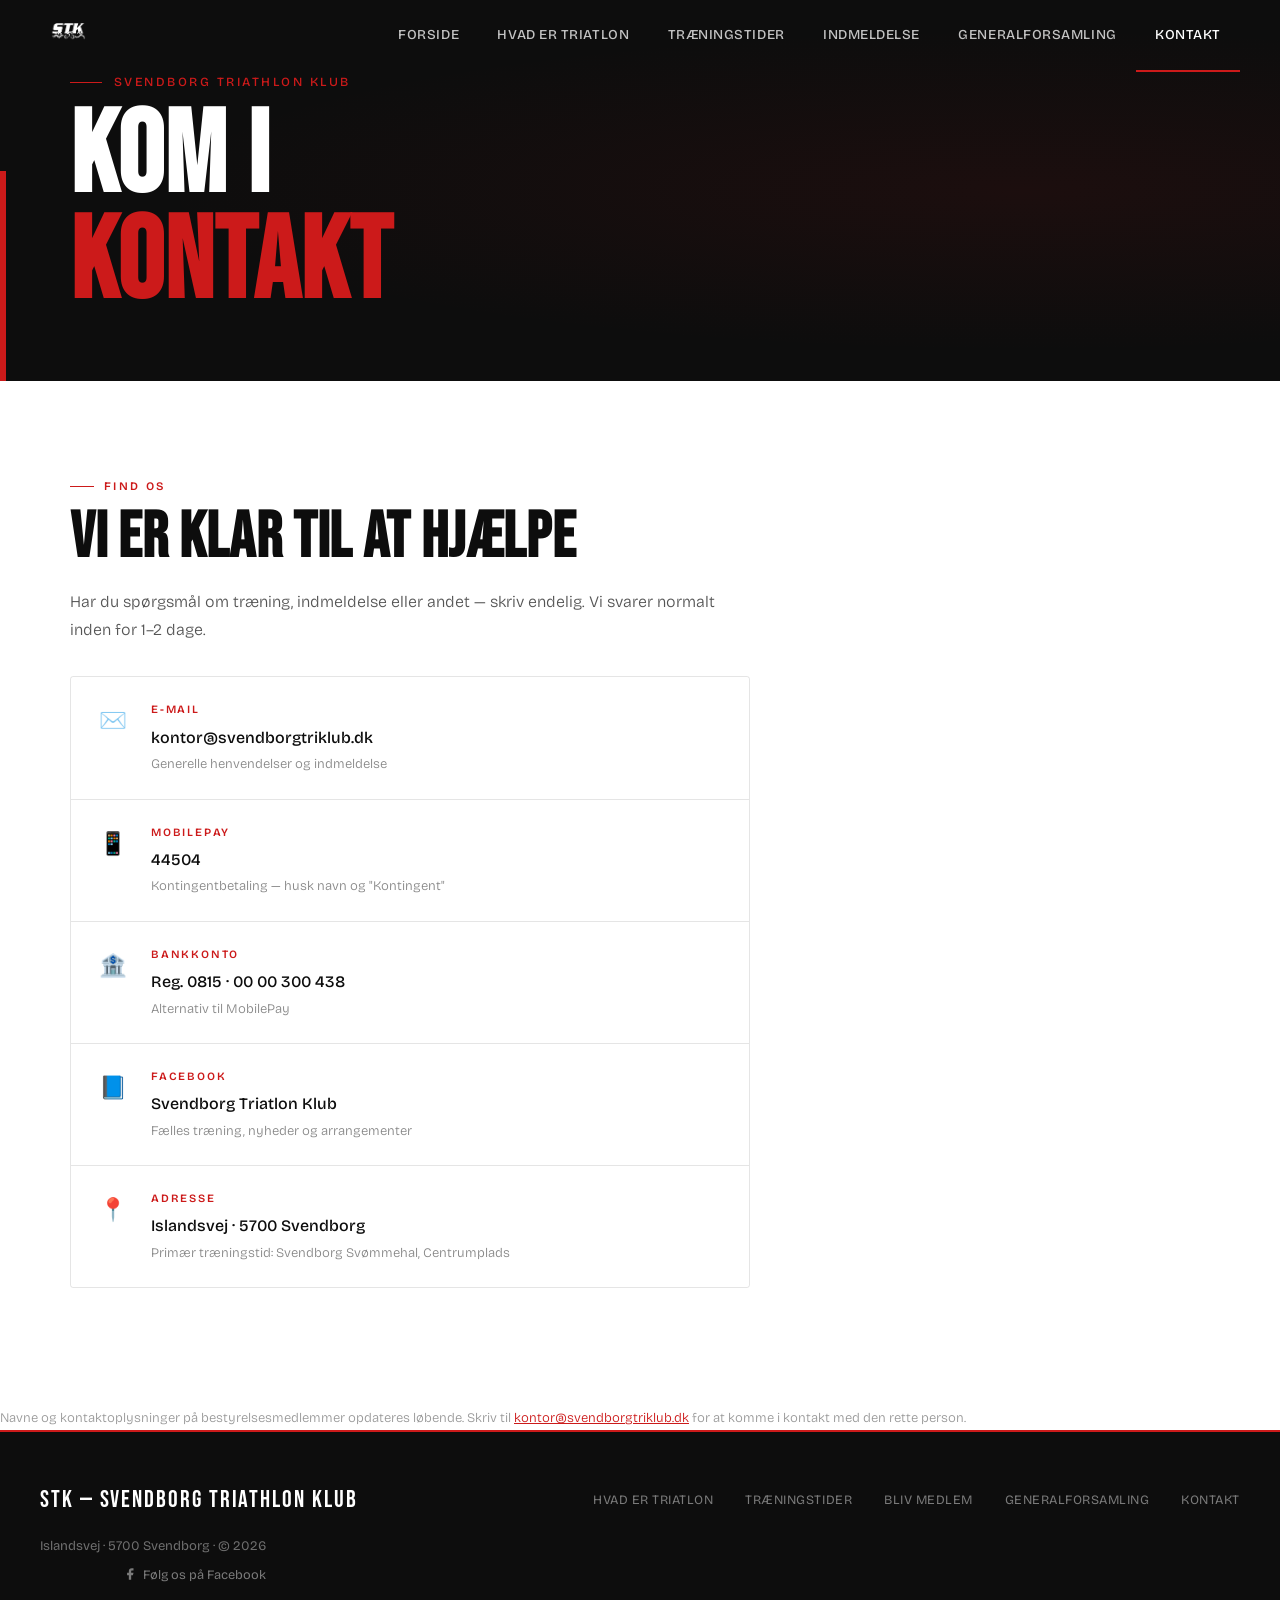
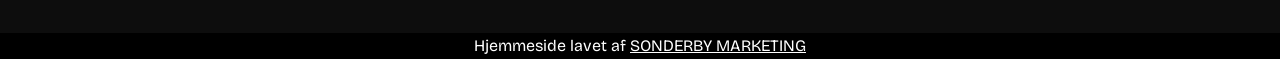
==== commit 38eac620: "Fix HTML and CSS errors" ====
--- a/kontakt.html
+++ b/kontakt.html
@@ -1,355 +1,4 @@
-<<<<<<< HEAD
-<!DOCTYPE html>
-<html lang="da">
-<head>
-  <meta charset="UTF-8" />
-  <meta name="viewport" content="width=device-width, initial-scale=1.0" />
-  <title>Kontakt — Svendborg Triathlon Klub</title>
-  <meta name="description" content="Kontakt Svendborg Triathlon Klub — find os på Facebook, send en mail eller mød op til træning." />
-  <link rel="stylesheet" href="style.css" />
-  <link rel="icon" href="img/STK_HVID.png" type="image/x-icon">
-  <style>
-    /* ── PAGE HERO (ingen video) ── */
-    .page-hero {
-      background: var(--black);
-      min-height: 38vh;
-      display: flex;
-      align-items: flex-end;
-      padding: 72px 2.5rem 4rem;
-      position: relative;
-      overflow: hidden;
-    }
-
-    .page-hero::before {
-      content: '';
-      position: absolute;
-      inset: 0;
-      background: radial-gradient(ellipse at 80% 50%, rgba(204,26,26,0.08) 0%, transparent 60%);
-    }
-
-    .page-hero-accent {
-      position: absolute;
-      bottom: 0; left: 0;
-      width: 6px;
-      height: 55%;
-      background: var(--red);
-    }
-
-    .page-hero-content {
-      position: relative;
-      z-index: 2;
-      max-width: 1140px;
-      width: 100%;
-      margin: 0 auto;
-    }
-
-    .page-hero-content .hero-eyebrow { margin-bottom: 0.75rem; }
-
-    .page-hero-content h1 {
-      font-family: var(--font-display);
-      font-size: clamp(4rem, 9vw, 8rem);
-      line-height: 0.92;
-      color: var(--white);
-      letter-spacing: 0.01em;
-    }
-
-    .page-hero-content h1 em {
-      font-style: normal;
-      color: var(--red);
-    }
-
-    /* ── KONTAKT GRID ── */
-    .kontakt-grid {
-      display: grid;
-      grid-template-columns: 1fr;
-      gap: 3rem;
-      align-items: start;
-      max-width: 680px;
-    }
-
-    /* ── KONTAKT INFO BLOKKE ── */
-    .kontakt-info-list {
-      display: flex;
-      flex-direction: column;
-      gap: 0;
-      border: 1px solid var(--border-dark);
-      border-radius: 3px;
-      overflow: hidden;
-    }
-
-    .kontakt-info-item {
-      display: flex;
-      gap: 1.5rem;
-      align-items: flex-start;
-      padding: 1.5rem 1.75rem;
-      border-bottom: 1px solid var(--border-dark);
-      transition: background 0.2s;
-    }
-
-    .kontakt-info-item:last-child { border-bottom: none; }
-    .kontakt-info-item:hover { background: #fafafa; }
-
-    .kontakt-info-icon {
-      font-size: 1.4rem;
-      flex-shrink: 0;
-      margin-top: 2px;
-    }
-
-
-
-    .kontakt-info-label {
-      font-size: 0.7rem;
-      font-weight: 600;
-      letter-spacing: 0.16em;
-      text-transform: uppercase;
-      color: var(--red);
-      margin-bottom: 0.3rem;
-    }
-
-    .kontakt-info-value {
-      font-size: 1rem;
-      font-weight: 500;
-      color: var(--black);
-      margin-bottom: 0.2rem;
-    }
-
-    .kontakt-info-value a {
-      color: var(--black);
-      text-decoration: none;
-      transition: color 0.2s;
-    }
-
-    .kontakt-info-value a:hover { color: var(--red); }
-
-    .kontakt-info-sub {
-      font-size: 0.82rem;
-      color: #888;
-      font-weight: 300;
-      line-height: 1.55;
-    }
-
-    /* ── BESTYRELSEN ── */
-    .bestyrelse-grid {
-      display: grid;
-      grid-template-columns: repeat(3, 1fr);
-      gap: 1px;
-      background: var(--border-dark);
-      border: 1px solid var(--border-dark);
-      border-radius: 3px;
-      overflow: hidden;
-    }
-
-    .bestyrelse-card {
-      background: var(--white);
-      padding: 1.75rem 1.5rem;
-      transition: background 0.2s;
-    }
-
-    .bestyrelse-card:hover { background: #fafafa; }
-
-    .bestyrelse-role {
-      font-size: 0.68rem;
-      font-weight: 600;
-      letter-spacing: 0.16em;
-      text-transform: uppercase;
-      color: var(--red);
-      margin-bottom: 0.5rem;
-    }
-
-    .bestyrelse-name {
-      font-family: var(--font-display);
-      font-size: 1.4rem;
-      letter-spacing: 0.03em;
-      color: var(--black);
-      margin-bottom: 0.4rem;
-    }
-
-    .bestyrelse-contact {
-      font-size: 0.82rem;
-      color: #888;
-      font-weight: 300;
-    }
-
-    .bestyrelse-contact a {
-      color: var(--red);
-      text-decoration: none;
-    }
-
-    .bestyrelse-contact a:hover { text-decoration: underline; }
-
-    @media (max-width: 900px) {
-      .kontakt-grid { grid-template-columns: 1fr; }
-      .bestyrelse-grid { grid-template-columns: 1fr 1fr; }
-    }
-
-    @media (max-width: 600px) {
-      .form-row { grid-template-columns: 1fr; }
-      .bestyrelse-grid { grid-template-columns: 1fr; }
-      .page-hero { min-height: 30vh; padding: 0 1.25rem 3rem; }
-    }
-  </style>
-</head>
-<body>
-
-<!-- ── NAV ── -->
-<nav id="navbar" class="scrolled">
-  <a href="index.html" class="nav-logo">
-    <img src="img/STK_HVID.png" alt="Svendborg Triathlon Klub" />
-  </a>
-  <ul class="nav-links">
-    <li><a href="index.html">Forside</a></li>
-    <li><a href="index.html#hvad">Hvad er triatlon</a></li>
-    <li><a href="index.html#traening">Træningstider</a></li>
-    <li><a href="index.html#indmeldelse">Indmeldelse</a></li>
-    <li><a href="https://ny.svendborgtriklub.dk/generalforsamling/">Generalforsamling</a></li>
-    <li><a href="kontakt.html" class="active">Kontakt</a></li>
-  </ul>
-</nav>
-
-<!-- ── PAGE HERO ── -->
-<div class="page-hero">
-  <div class="page-hero-accent"></div>
-  <div class="page-hero-content">
-    <div class="hero-eyebrow">Svendborg Triathlon Klub</div>
-    <h1>Kom i<br /><em>kontakt</em></h1>
-  </div>
-</div>
-
-<!-- ── KONTAKT SEKTION ── -->
-<section class="home-section">
-  <div class="home-section-inner">
-
-    <div class="kontakt-grid">
-
-      <!-- VENSTRE: info -->
-      <div>
-        <div class="home-section-header reveal" style="margin-bottom:2rem">
-          <div class="label">Find os</div>
-          <h2>Vi er klar til at hjælpe</h2>
-          <p>Har du spørgsmål om træning, indmeldelse eller andet — skriv endelig. Vi svarer normalt inden for 1–2 dage.</p>
-        </div>
-
-        <div class="kontakt-info-list reveal" style="transition-delay:0.1s">
-          <div class="kontakt-info-item">
-            <span class="kontakt-info-icon">✉️</span>
-            <div class="kontakt-info-body">
-              <div class="kontakt-info-label">E-mail</div>
-              <div class="kontakt-info-value">
-                <a href="mailto:kontor@svendborgtriklub.dk">kontor@svendborgtriklub.dk</a>
-              </div>
-              <div class="kontakt-info-sub">Generelle henvendelser og indmeldelse</div>
-              
-            </div>
-          </div>
-
-          <div class="kontakt-info-item">
-            <span class="kontakt-info-icon">📱</span>
-            <div class="kontakt-info-body">
-              <div class="kontakt-info-label">MobilePay</div>
-              <div class="kontakt-info-value">44504</div>
-              <div class="kontakt-info-sub">Kontingentbetaling — husk navn og "Kontingent"</div>
-            </div>
-          </div>
-
-          <div class="kontakt-info-item">
-            <span class="kontakt-info-icon">🏦</span>
-            <div class="kontakt-info-body">
-              <div class="kontakt-info-label">Bankkonto</div>
-              <div class="kontakt-info-value">Reg. 0815 · 00 00 300 438</div>
-              <div class="kontakt-info-sub">Alternativ til MobilePay</div>
-            </div>
-          </div>
-
-          <div class="kontakt-info-item">
-            <span class="kontakt-info-icon">📘</span>
-            <div class="kontakt-info-body">
-              <div class="kontakt-info-label">Facebook</div>
-              <div class="kontakt-info-value">
-                <a href="https://www.facebook.com/Svendborg-Triatlon-Klub-109375671400093" target="_blank">
-                  Svendborg Triatlon Klub
-                </a>
-              </div>
-              <div class="kontakt-info-sub">Fælles træning, nyheder og arrangementer</div>
-            </div>
-          </div>
-
-          <div class="kontakt-info-item">
-            <span class="kontakt-info-icon">📍</span>
-            <div class="kontakt-info-body">
-              <div class="kontakt-info-label">Adresse</div>
-              <div class="kontakt-info-value">Islandsvej · 5700 Svendborg</div>
-              <div class="kontakt-info-sub">Primær træningstid: Svendborg Svømmehal, Centrumplads</div>
-            </div>
-          </div>
-        </div>
-      </div>
-
-    </div>
-  </div>
-</section>
-
-<!-- ── BESTYRELSEN ── -->
-
-  
-    <p class="reveal" style="margin-top:1.5rem;font-size:0.82rem;color:#999;font-weight:300;transition-delay:0.2s">
-      Navne og kontaktoplysninger på bestyrelsesmedlemmer opdateres løbende. Skriv til 
-      <a href="mailto:kontor@svendborgtriklub.dk" style="color:var(--red)">kontor@svendborgtriklub.dk</a> 
-      for at komme i kontakt med den rette person.
-    </p>
-
-
-
-<!-- ── FOOTER ── -->
-<footer>
-  <span class="footer-logo">STK — Svendborg Triathlon Klub</span>
-
-  <ul class="footer-links">
-    <li><a href="index.html#hvad">Hvad er triatlon</a></li>
-    <li><a href="index.html#traening">Træningstider</a></li>
-    <li><a href="index.html#indmeldelse">Bliv medlem</a></li>
-    <li><a href="https://ny.svendborgtriklub.dk/generalforsamling/">Generalforsamling</a></li>
-    <li><a href="kontakt.html">Kontakt</a></li>
-  </ul>
-
-  <div class="footer-meta">
-    <p>Islandsvej · 5700 Svendborg · © 2026</p>
-    <a href="https://www.facebook.com/Svendborg-Triatlon-Klub-109375671400093"
-       target="_blank" class="footer-fb">
-      <svg width="14" height="14" viewBox="0 0 24 24" fill="currentColor">
-        <path d="M18 2h-3a5 5 0 00-5 5v3H7v4h3v8h4v-8h3l1-4h-4V7a1 1 0 011-1h3z"/>
-      </svg>
-      Følg os på Facebook
-    </a>
-  </div>
-</footer>
-
-<div class="sonderbymarketing">
-  <span class="sonderbymarketing-span">Hjemmeside lavet af <a href="https://www.sonderbymarketing.dk">SONDERBY MARKETING</a></span>
-</div>
-
-<script>
-  // Nav starter allerede scrolled på undersider
-  const nav = document.getElementById('navbar');
-  window.addEventListener('scroll', () => {
-    nav.classList.toggle('scrolled', window.scrollY > 60);
-  }, { passive: true });
-
-  // Reveal on scroll
-  const reveals = document.querySelectorAll('.reveal');
-  const observer = new IntersectionObserver((entries) => {
-    entries.forEach(e => {
-      if (e.isIntersecting) {
-        e.target.classList.add('visible');
-        observer.unobserve(e.target);
-      }
-    });
-  }, { threshold: 0.12 });
-
-  reveals.forEach(el => observer.observe(el));
-</script>
-
-</body>
-=======
+
 <!DOCTYPE html>
 <html lang="da">
 <head>
@@ -700,5 +349,4 @@
 </script>
 
 </body>
->>>>>>> 8421e81 (Initial upload)
-</html>+
--- a/style.css
+++ b/style.css
@@ -1,710 +1,4 @@
-<<<<<<< HEAD
-/* ============================================================
-   SVENDBORG TRIATHLON KLUB — style.css
-   Farver: rød · hvid · sort
-   Font: Bebas Neue (display) + Bricolage Grotesque (body)
-   ============================================================ */
-
-@import url('https://fonts.googleapis.com/css2?family=Bebas+Neue&family=Bricolage+Grotesque:wght@300;400;500;600&display=swap');
-
-/* ── RESET & ROOT ── */
-*, *::before, *::after { box-sizing: border-box; margin: 0; padding: 0; }
-
-:root {
-  --red:        #cc1a1a;
-  --red-dark:   #a01212;
-  --black:      #0d0d0d;
-  --white:      #ffffff;
-  --off-white:  #f7f5f2;
-  --grey:       #8a8a8a;
-  --border:     rgba(255,255,255,0.12);
-  --border-dark:rgba(0,0,0,0.1);
-
-  --font-display: 'Bebas Neue', sans-serif;
-  --font-body:    'Bricolage Grotesque', sans-serif;
-}
-
-html { scroll-behavior: smooth; }
-
-body {
-  font-family: var(--font-body);
-  background: var(--white);
-  color: var(--black);
-  font-size: 16px;
-  line-height: 1.65;
-  overflow-x: hidden;
-}
-
-/* ── NAV ── */
-#navbar {
-  position: fixed;
-  top: 0; left: 0; right: 0;
-  z-index: 100;
-  display: flex;
-  align-items: center;
-  justify-content: space-between;
-  padding: 0 2.5rem;
-  height: 72px;
-  transition: background 0.35s, box-shadow 0.35s;
-}
-
-#navbar.scrolled {
-  background: var(--black);
-  box-shadow: 0 2px 20px rgba(0,0,0,0.4);
-}
-
-.nav-logo img {
-  height: 56px;
-  max-height: 100%;
-  padding: 10px;
-}
-
-.nav-links {
-  display: flex;
-  list-style: none;
-  gap: 0;
-}
-
-.nav-links a {
-  color: rgba(255,255,255,0.75);
-  text-decoration: none;
-  font-size: 0.85rem;
-  font-weight: 500;
-  letter-spacing: 0.04em;
-  text-transform: uppercase;
-  padding: 0 1.2rem;
-  height: 72px;
-  display: flex;
-  align-items: center;
-  border-bottom: 2px solid transparent;
-  transition: color 0.2s, border-color 0.2s;
-}
-
-.nav-links a:hover,
-.nav-links a.active {
-  color: var(--white);
-  border-bottom-color: var(--red);
-}
-
-/* ── HERO ── */
-.hero {
-  position: relative;
-  min-height: 100vh;
-  display: flex;
-  align-items: flex-end;
-  overflow: hidden;
-}
-
-.hero-video {
-  position: absolute;
-  inset: 0;
-  width: 100%;
-  height: 100%;
-  object-fit: cover;
-  object-position: center;
-}
-
-/* Fallback baggrund hvis video ikke er tilgængelig */
-.hero-fallback {
-  position: absolute;
-  inset: 0;
-  background: linear-gradient(160deg, #1a1a1a 0%, #0d0d0d 60%, #1c0505 100%);
-}
-
-.hero-overlay {
-  position: absolute;
-  inset: 0;
-  background: linear-gradient(
-    to top,
-    rgba(0,0,0,0.82) 0%,
-    rgba(0,0,0,0.35) 50%,
-    rgba(0,0,0,0.15) 100%
-  );
-}
-
-/* Rød diagonal accent */
-.hero-accent {
-  position: absolute;
-  bottom: 0; left: 0;
-  width: 6px;
-  height: 45%;
-  background: var(--red);
-}
-
-.scroll-hint {
-  position: absolute;
-  bottom: 2.5rem;
-  right: 2.5rem;
-  display: flex;
-  flex-direction: column;
-  align-items: center;
-  gap: 8px;
-  color: rgba(255,255,255,0.45);
-  font-size: 0.68rem;
-  font-weight: 500;
-  letter-spacing: 0.14em;
-  text-transform: uppercase;
-  z-index: 2;
-}
-
-.scroll-line {
-  width: 1px;
-  height: 48px;
-  background: rgba(255,255,255,0.25);
-  position: relative;
-  overflow: hidden;
-}
-
-.scroll-line::after {
-  content: '';
-  position: absolute;
-  top: -100%;
-  left: 0;
-  width: 100%;
-  height: 100%;
-  background: var(--red);
-  animation: scrollLine 2s ease-in-out infinite;
-}
-
-@keyframes scrollLine {
-  0%   { top: -100%; }
-  100% { top: 100%; }
-}
-
-.hero-content {
-  position: relative;
-  z-index: 2;
-  padding: 0 2.5rem 5rem;
-  max-width: 900px;
-}
-
-.hero-eyebrow {
-  font-size: 0.78rem;
-  font-weight: 500;
-  letter-spacing: 0.2em;
-  text-transform: uppercase;
-  color: var(--red);
-  margin-bottom: 1rem;
-  display: flex;
-  align-items: center;
-  gap: 12px;
-}
-
-.hero-eyebrow::before {
-  content: '';
-  display: inline-block;
-  width: 32px;
-  height: 1px;
-  background: var(--red);
-}
-
-.hero h1 {
-  font-family: var(--font-display);
-  font-size: clamp(5rem, 12vw, 11rem);
-  line-height: 0.92;
-  color: var(--white);
-  letter-spacing: 0.01em;
-  margin-bottom: 1.75rem;
-}
-
-.hero h1 em {
-  font-style: normal;
-  color: var(--red);
-}
-
-.hero-lead {
-  font-size: 1.05rem;
-  color: rgba(255,255,255,0.68);
-  max-width: 520px;
-  line-height: 1.75;
-  margin-bottom: 2.5rem;
-  font-weight: 300;
-}
-
-.hero-ctas {
-  display: flex;
-  gap: 1rem;
-  flex-wrap: wrap;
-  align-items: center;
-}
-
-/* ── BUTTONS ── */
-.btn-primary {
-  display: inline-flex;
-  align-items: center;
-  gap: 8px;
-  background: var(--red);
-  color: var(--white);
-  font-family: var(--font-body);
-  font-size: 0.85rem;
-  font-weight: 600;
-  letter-spacing: 0.05em;
-  text-transform: uppercase;
-  text-decoration: none;
-  padding: 13px 26px;
-  border-radius: 2px;
-  transition: background 0.2s, transform 0.15s;
-}
-
-.btn-primary:hover { background: var(--red-dark); transform: translateY(-1px); }
-.btn-primary svg { width: 14px; height: 14px; }
-
-.btn-ghost {
-  display: inline-flex;
-  align-items: center;
-  gap: 8px;
-  color: rgba(255,255,255,0.75);
-  font-family: var(--font-body);
-  font-size: 0.85rem;
-  font-weight: 500;
-  letter-spacing: 0.04em;
-  text-transform: uppercase;
-  text-decoration: none;
-  padding: 13px 0;
-  border-bottom: 1px solid rgba(255,255,255,0.3);
-  transition: color 0.2s, border-color 0.2s;
-}
-
-.btn-ghost:hover { color: var(--white); border-color: var(--white); }
-
-/* ── REVEAL ANIMATION ── */
-.reveal {
-  opacity: 0;
-  transform: translateY(28px);
-  transition: opacity 0.65s ease, transform 0.65s ease;
-}
-
-.reveal.visible {
-  opacity: 1;
-  transform: none;
-}
-
-/* ── SECTION WRAPPER ── */
-.home-section {
-  padding: 6rem 2.5rem;
-  background: var(--white);
-}
-
-.home-section.alt {
-  background: var(--off-white);
-}
-
-.home-section.dark {
-  background: var(--black);
-}
-
-.home-section-inner {
-  max-width: 1140px;
-  margin: 0 auto;
-}
-
-/* ── SECTION HEADER ── */
-.home-section-header {
-  max-width: 680px;
-  margin-bottom: 3.5rem;
-}
-
-.label {
-  font-size: 0.72rem;
-  font-weight: 600;
-  letter-spacing: 0.2em;
-  text-transform: uppercase;
-  color: var(--red);
-  margin-bottom: 0.75rem;
-  display: flex;
-  align-items: center;
-  gap: 10px;
-}
-
-.label::before {
-  content: '';
-  display: inline-block;
-  width: 24px;
-  height: 1px;
-  background: var(--red);
-}
-
-.home-section-header h2 {
-  font-family: var(--font-display);
-  font-size: clamp(2.5rem, 5vw, 4.5rem);
-  line-height: 0.95;
-  letter-spacing: 0.01em;
-  color: var(--black);
-  margin-bottom: 1.25rem;
-}
-
-.dark .home-section-header h2 { color: var(--white); }
-
-.home-section-header p {
-  font-size: 1rem;
-  color: #555;
-  font-weight: 300;
-  line-height: 1.75;
-}
-
-.dark .home-section-header p { color: rgba(255,255,255,0.6); }
-
-/* ── DISCIPLINE GRID (3 kort) ── */
-.disc-grid {
-  display: grid;
-  grid-template-columns: repeat(3, 1fr);
-  gap: 1px;
-  background: var(--border-dark);
-  border: 1px solid var(--border-dark);
-  border-radius: 4px;
-  overflow: hidden;
-  margin-top: 3rem;
-}
-
-.disc-card {
-  background: var(--white);
-  padding: 2.5rem 2rem;
-  transition: background 0.25s;
-  cursor: default;
-}
-
-.disc-card:hover { background: #fafafa; }
-
-.disc-number {
-  font-family: var(--font-display);
-  font-size: 4rem;
-  line-height: 1;
-  color: rgba(0,0,0,0.06);
-  margin-bottom: 0.75rem;
-  transition: color 0.25s;
-}
-
-.disc-card:hover .disc-number { color: rgba(204,26,26,0.12); }
-
-.disc-icon {
-  font-size: 1.75rem;
-  margin-bottom: 1rem;
-  display: block;
-}
-
-.disc-name {
-  font-family: var(--font-display);
-  font-size: 2rem;
-  letter-spacing: 0.02em;
-  color: var(--black);
-  margin-bottom: 0.6rem;
-}
-
-.disc-desc {
-  font-size: 0.88rem;
-  color: #666;
-  line-height: 1.7;
-  font-weight: 300;
-}
-
-/* ── TRÆNINGSTIDER TABLE SECTION ── */
-.training-cols {
-  display: grid;
-  grid-template-columns: 1fr 1fr;
-  gap: 3rem;
-}
-
-.training-block {
-  margin-bottom: 2.5rem;
-}
-
-.training-block-title {
-  font-family: var(--font-display);
-  font-size: 1.6rem;
-  letter-spacing: 0.04em;
-  color: var(--black);
-  border-bottom: 2px solid var(--black);
-  padding-bottom: 0.4rem;
-  margin-bottom: 1rem;
-  display: flex;
-  align-items: center;
-  gap: 0.6rem;
-}
-
-.time-table {
-  width: 100%;
-  border-collapse: collapse;
-  font-size: 0.9rem;
-}
-
-.time-table tr {
-  border-bottom: 1px solid var(--border-dark);
-}
-
-.time-table tr:last-child { border-bottom: none; }
-
-.time-table td {
-  padding: 0.65rem 0;
-  vertical-align: top;
-}
-
-.time-table td:first-child {
-  font-weight: 600;
-  width: 120px;
-  color: var(--black);
-}
-
-.time-table td:last-child {
-  color: #555;
-  font-weight: 300;
-}
-
-.training-note {
-  font-size: 0.82rem;
-  color: #777;
-  margin-top: 0.75rem;
-  padding-left: 0.75rem;
-  border-left: 2px solid var(--red);
-  line-height: 1.6;
-}
-
-.fb-link {
-  display: inline-flex;
-  align-items: center;
-  gap: 6px;
-  color: var(--red);
-  font-size: 0.82rem;
-  font-weight: 600;
-  text-decoration: none;
-  letter-spacing: 0.04em;
-  text-transform: uppercase;
-  margin-top: 0.75rem;
-  border-bottom: 1px solid rgba(204,26,26,0.3);
-  padding-bottom: 1px;
-  transition: border-color 0.2s;
-}
-
-.fb-link:hover { border-color: var(--red); }
-
-/* ── MEMBERSHIP SECTION ── */
-.membership-grid {
-  display: grid;
-  grid-template-columns: 1fr 1fr;
-  gap: 1.5rem;
-  margin-bottom: 3rem;
-}
-
-.membership-card {
-  border: 1px solid var(--border-dark);
-  padding: 2.25rem 2rem;
-  border-radius: 3px;
-  position: relative;
-  background: var(--white);
-}
-
-.membership-card.featured {
-  border-color: var(--red);
-  border-width: 2px;
-}
-
-.membership-card.featured::before {
-  content: 'Mest valgt';
-  position: absolute;
-  top: -12px; left: 1.75rem;
-  background: var(--red);
-  color: white;
-  font-size: 0.68rem;
-  font-weight: 600;
-  letter-spacing: 0.12em;
-  text-transform: uppercase;
-  padding: 3px 10px;
-  border-radius: 2px;
-}
-
-.membership-price {
-  font-family: var(--font-display);
-  font-size: 5rem;
-  line-height: 1;
-  color: var(--black);
-  letter-spacing: -0.01em;
-}
-
-.membership-price sup {
-  font-family: var(--font-body);
-  font-size: 1.2rem;
-  font-weight: 300;
-  vertical-align: top;
-  margin-top: 0.8rem;
-  display: inline-block;
-}
-
-.membership-period {
-  font-size: 0.8rem;
-  color: var(--grey);
-  text-transform: uppercase;
-  letter-spacing: 0.08em;
-  font-weight: 500;
-  margin-top: 0.25rem;
-  margin-bottom: 1.5rem;
-}
-
-.membership-features {
-  list-style: none;
-  margin-bottom: 1.75rem;
-}
-
-.membership-features li {
-  font-size: 0.88rem;
-  color: #444;
-  padding: 0.45rem 0;
-  border-bottom: 1px solid var(--border-dark);
-  display: flex;
-  gap: 0.6rem;
-  align-items: flex-start;
-  font-weight: 300;
-}
-
-.membership-features li::before {
-  content: '—';
-  color: var(--red);
-  font-weight: 700;
-  flex-shrink: 0;
-}
-
-/* Trin-for-trin */
-.steps {
-  display: grid;
-  grid-template-columns: repeat(4, 1fr);
-  gap: 0;
-  border: 1px solid var(--border-dark);
-  border-radius: 3px;
-  overflow: hidden;
-}
-
-.step {
-  padding: 2rem 1.5rem;
-  border-right: 1px solid var(--border-dark);
-  background: var(--white);
-  transition: background 0.2s;
-}
-
-.step:last-child { border-right: none; }
-.step:hover { background: #fafafa; }
-
-.step-num {
-  font-family: var(--font-display);
-  font-size: 3rem;
-  line-height: 1;
-  color: rgba(0,0,0,0.07);
-  margin-bottom: 0.75rem;
-}
-
-.step strong {
-  display: block;
-  font-size: 0.88rem;
-  font-weight: 600;
-  color: var(--black);
-  margin-bottom: 0.35rem;
-}
-
-.step p {
-  font-size: 0.82rem;
-  color: #666;
-  line-height: 1.6;
-  font-weight: 300;
-}
-
-.step a { color: var(--red); text-decoration: none; }
-.step a:hover { text-decoration: underline; }
-
-/* ── DARK SECTION (hvad er triatlon) ── */
-.dark .label { color: var(--red); }
-.dark .label::before { background: var(--red); }
-.dark .disc-card { background: #141414; }
-.dark .disc-card:hover { background: #1a1a1a; }
-.dark .disc-name { color: var(--white); }
-.dark .disc-desc { color: rgba(255,255,255,0.45); }
-.dark .disc-number { color: rgba(255,255,255,0.04); }
-
-/* ── FOOTER ── */
-footer {
-  background: var(--black);
-  color: rgba(255,255,255,0.4);
-  padding: 3rem 2.5rem;
-  display: flex;
-  align-items: center;
-  justify-content: space-between;
-  flex-wrap: wrap;
-  gap: 1rem;
-  font-size: 0.82rem;
-  border-top: 2px solid var(--red);
-}
-
-.footer-logo {
-  font-family: var(--font-display);
-  font-size: 1.5rem;
-  letter-spacing: 0.08em;
-  color: var(--white);
-  text-decoration: none;
-}
-
-.footer-links {
-  display: flex;
-  gap: 2rem;
-  list-style: none;
-}
-
-.footer-links a {
-  color: rgba(255,255,255,0.45);
-  text-decoration: none;
-  font-size: 0.8rem;
-  letter-spacing: 0.04em;
-  text-transform: uppercase;
-  transition: color 0.2s;
-}
-
-.footer-links a:hover { color: var(--white); }
-
-.footer-meta {
-  display: flex;
-  flex-direction: column;
-  align-items: flex-end;
-  gap: 0.4rem;
-}
-
-.footer-fb {
-  display: inline-flex;
-  align-items: center;
-  gap: 6px;
-  color: rgba(255,255,255,0.45);
-  text-decoration: none;
-  font-size: 0.8rem;
-  transition: color 0.2s;
-}
-
-.footer-fb:hover { color: white; }
-
-.sonderbymarketing-span {
-  text-align: center;
-color: white;
-}
-
-.sonderbymarketing {
-  text-align: center;
-  background: #000000;
-}
-
-.sonderbymarketing a {
-color: white;
-}
-/* ── RESPONSIVE ── */
-@media (max-width: 900px) {
-  .disc-grid { grid-template-columns: 1fr; }
-  .training-cols { grid-template-columns: 1fr; gap: 1.5rem; }
-  .membership-grid { grid-template-columns: 1fr; }
-  .steps { grid-template-columns: 1fr 1fr; }
-  .step { border-bottom: 1px solid var(--border-dark); }
-
-  footer { flex-direction: column; align-items: flex-start; }
-  .footer-meta { align-items: flex-start; }
-}
-
-@media (max-width: 600px) {
-  .nav-links { display: none; }
-  .hero h1 { font-size: 5rem; }
-  .home-section { padding: 4rem 1.25rem; }
-  .steps { grid-template-columns: 1fr; }
-=======
+
 /* ============================================================
    SVENDBORG TRIATHLON KLUB — style.css
    Farver: rød · hvid · sort
@@ -1410,5 +704,4 @@
   .hero h1 { font-size: 5rem; }
   .home-section { padding: 4rem 1.25rem; }
   .steps { grid-template-columns: 1fr; }
->>>>>>> 8421e81 (Initial upload)
 }
